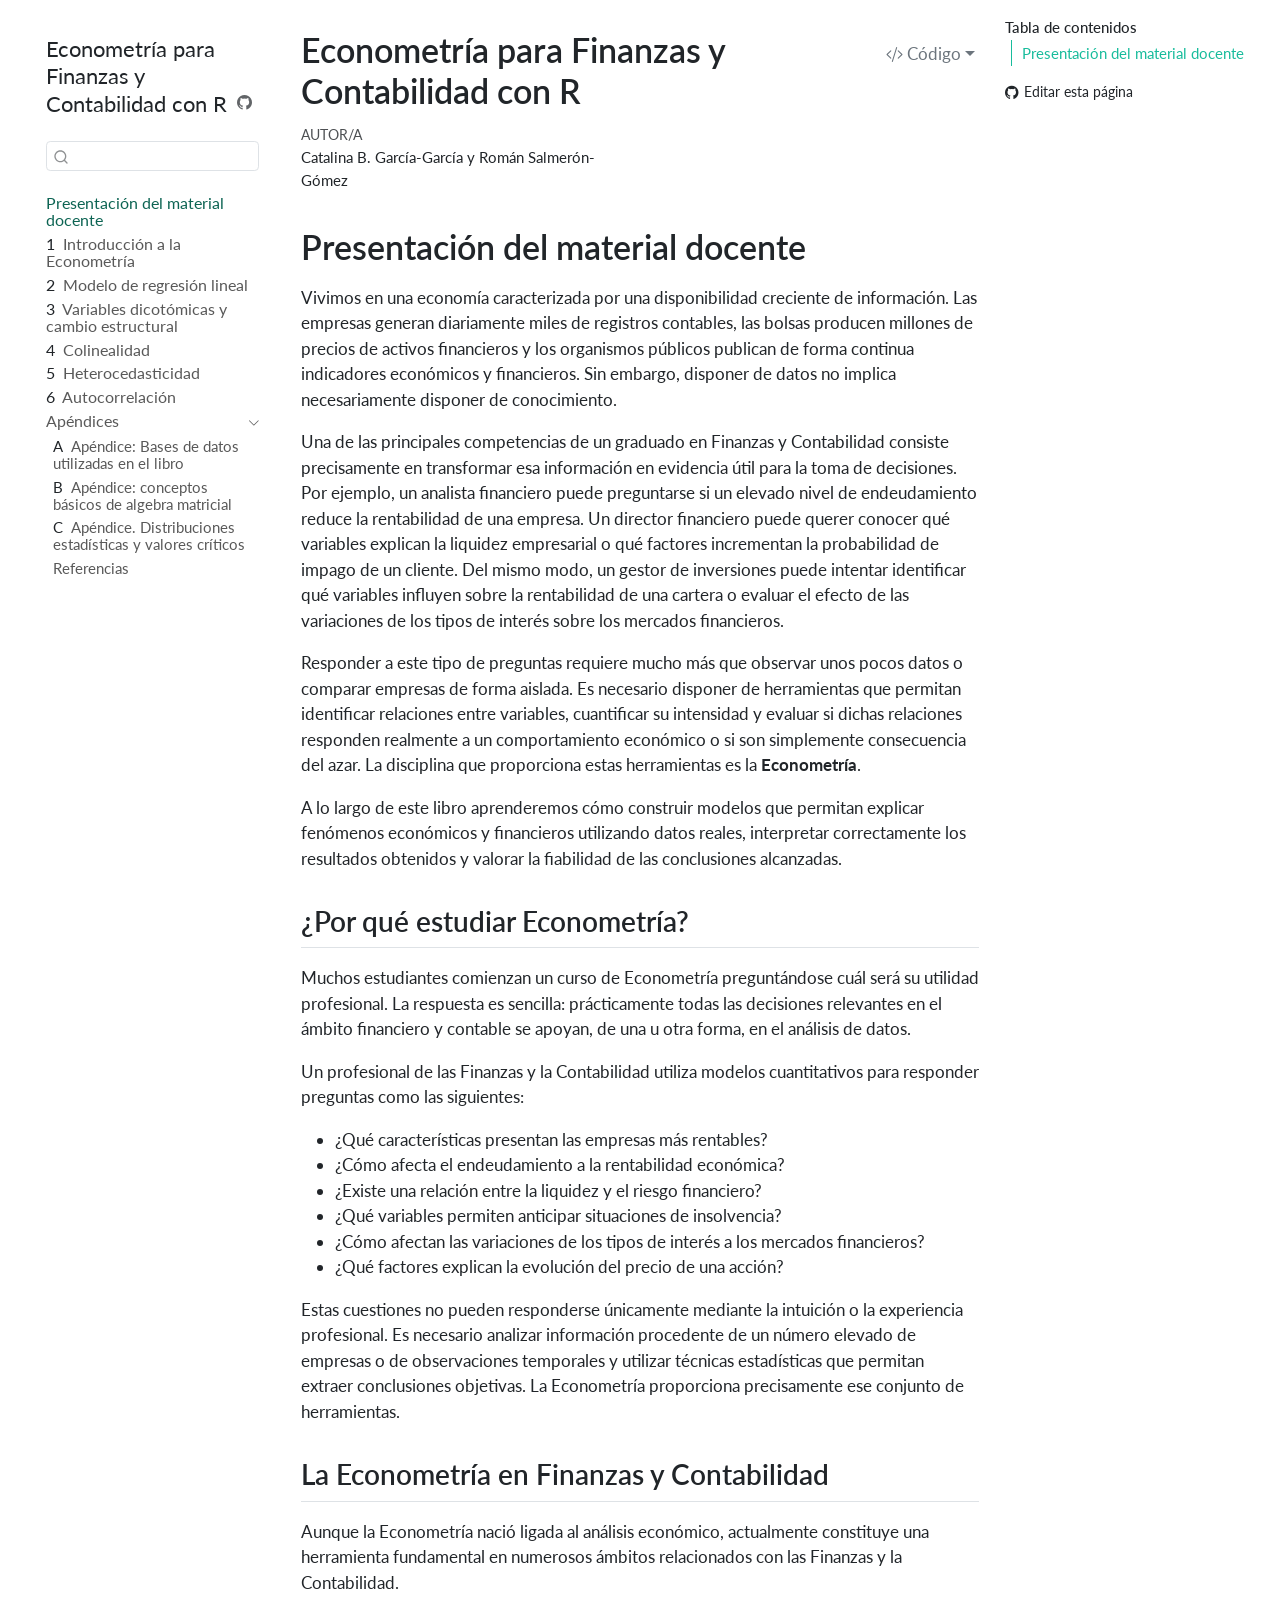
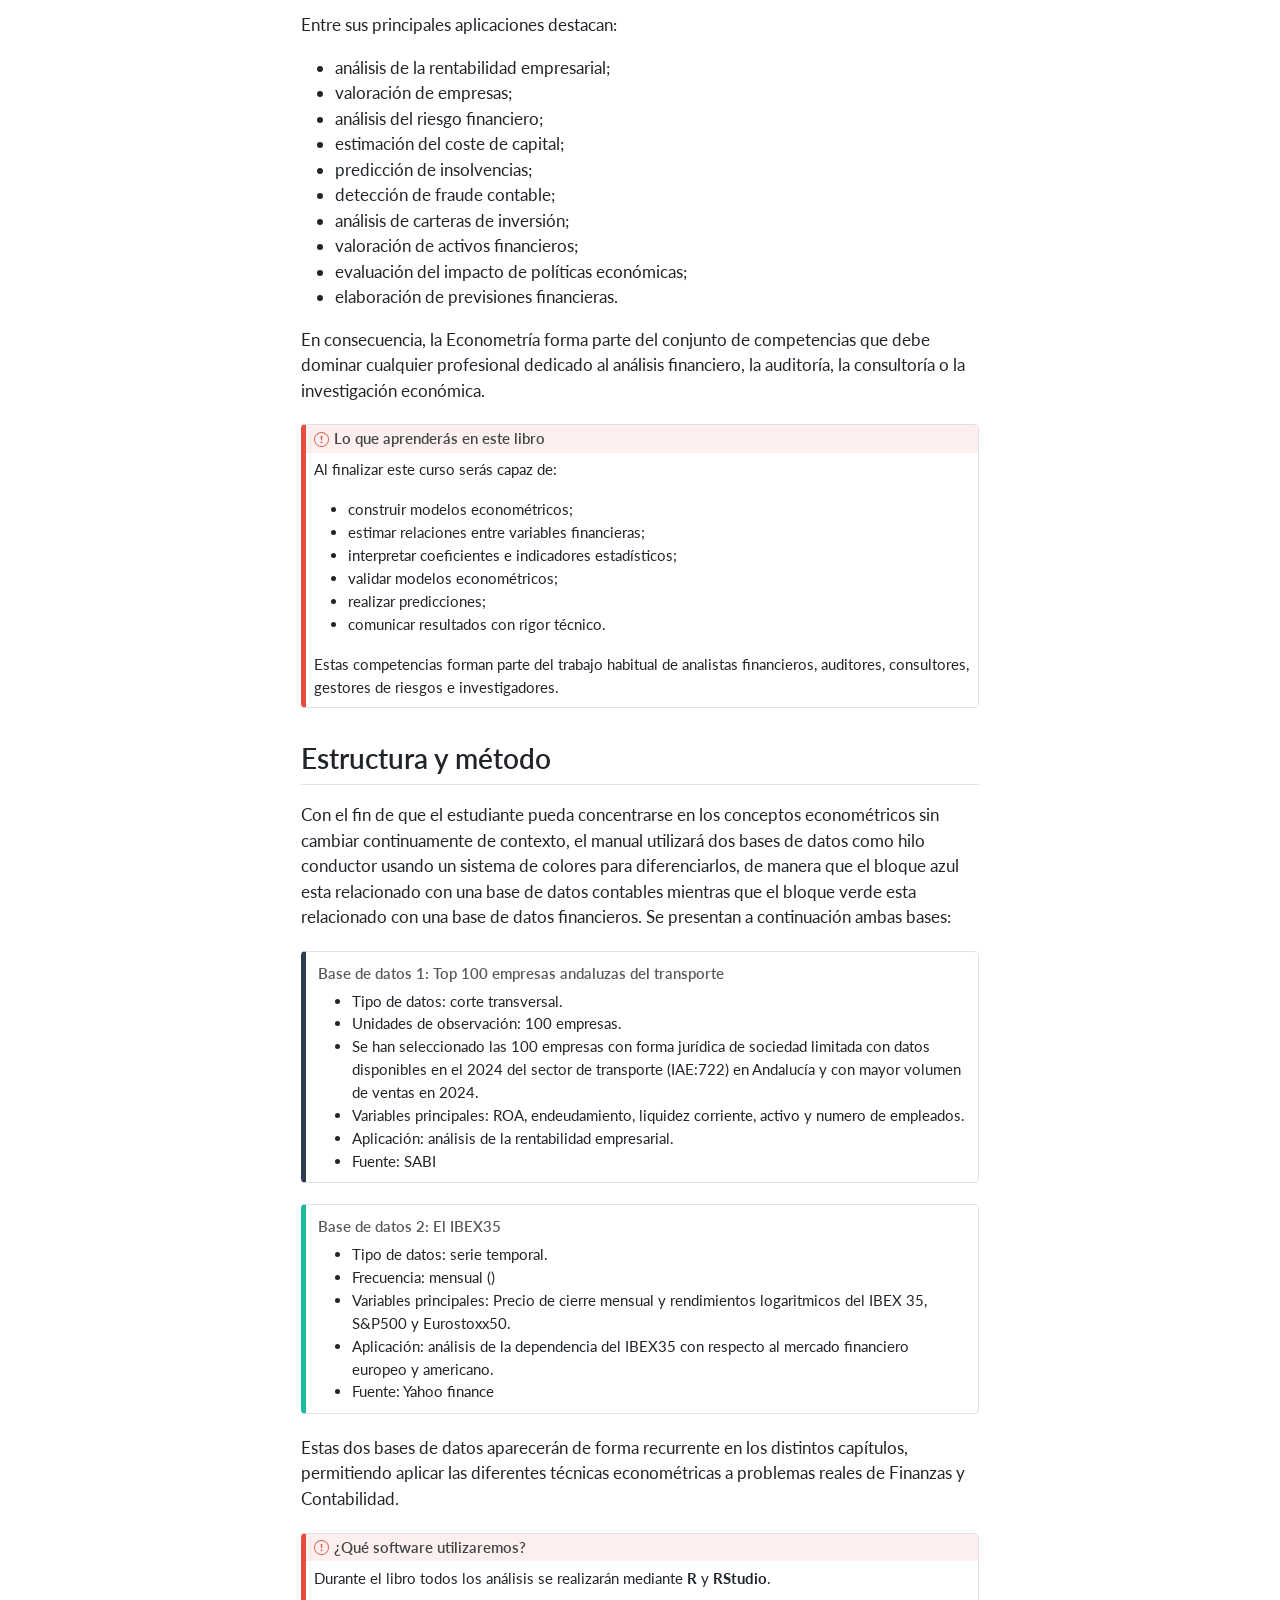
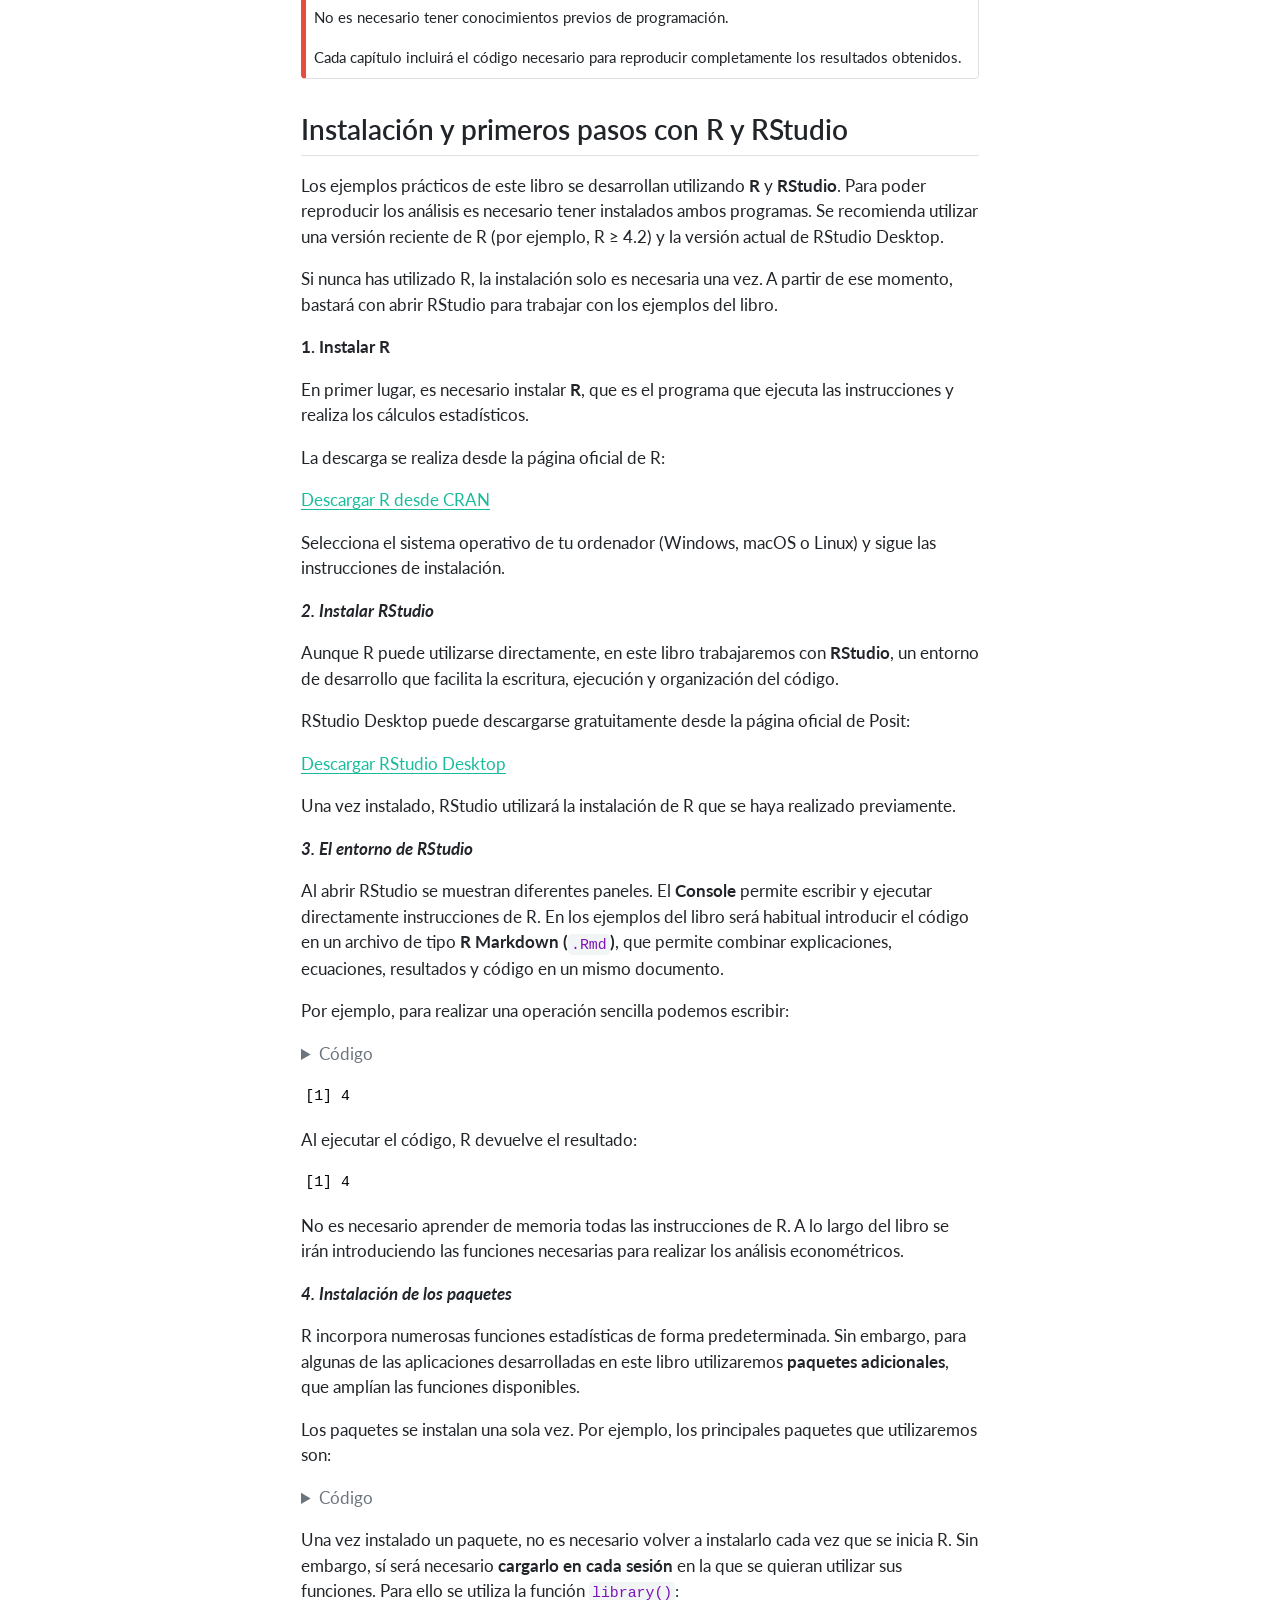
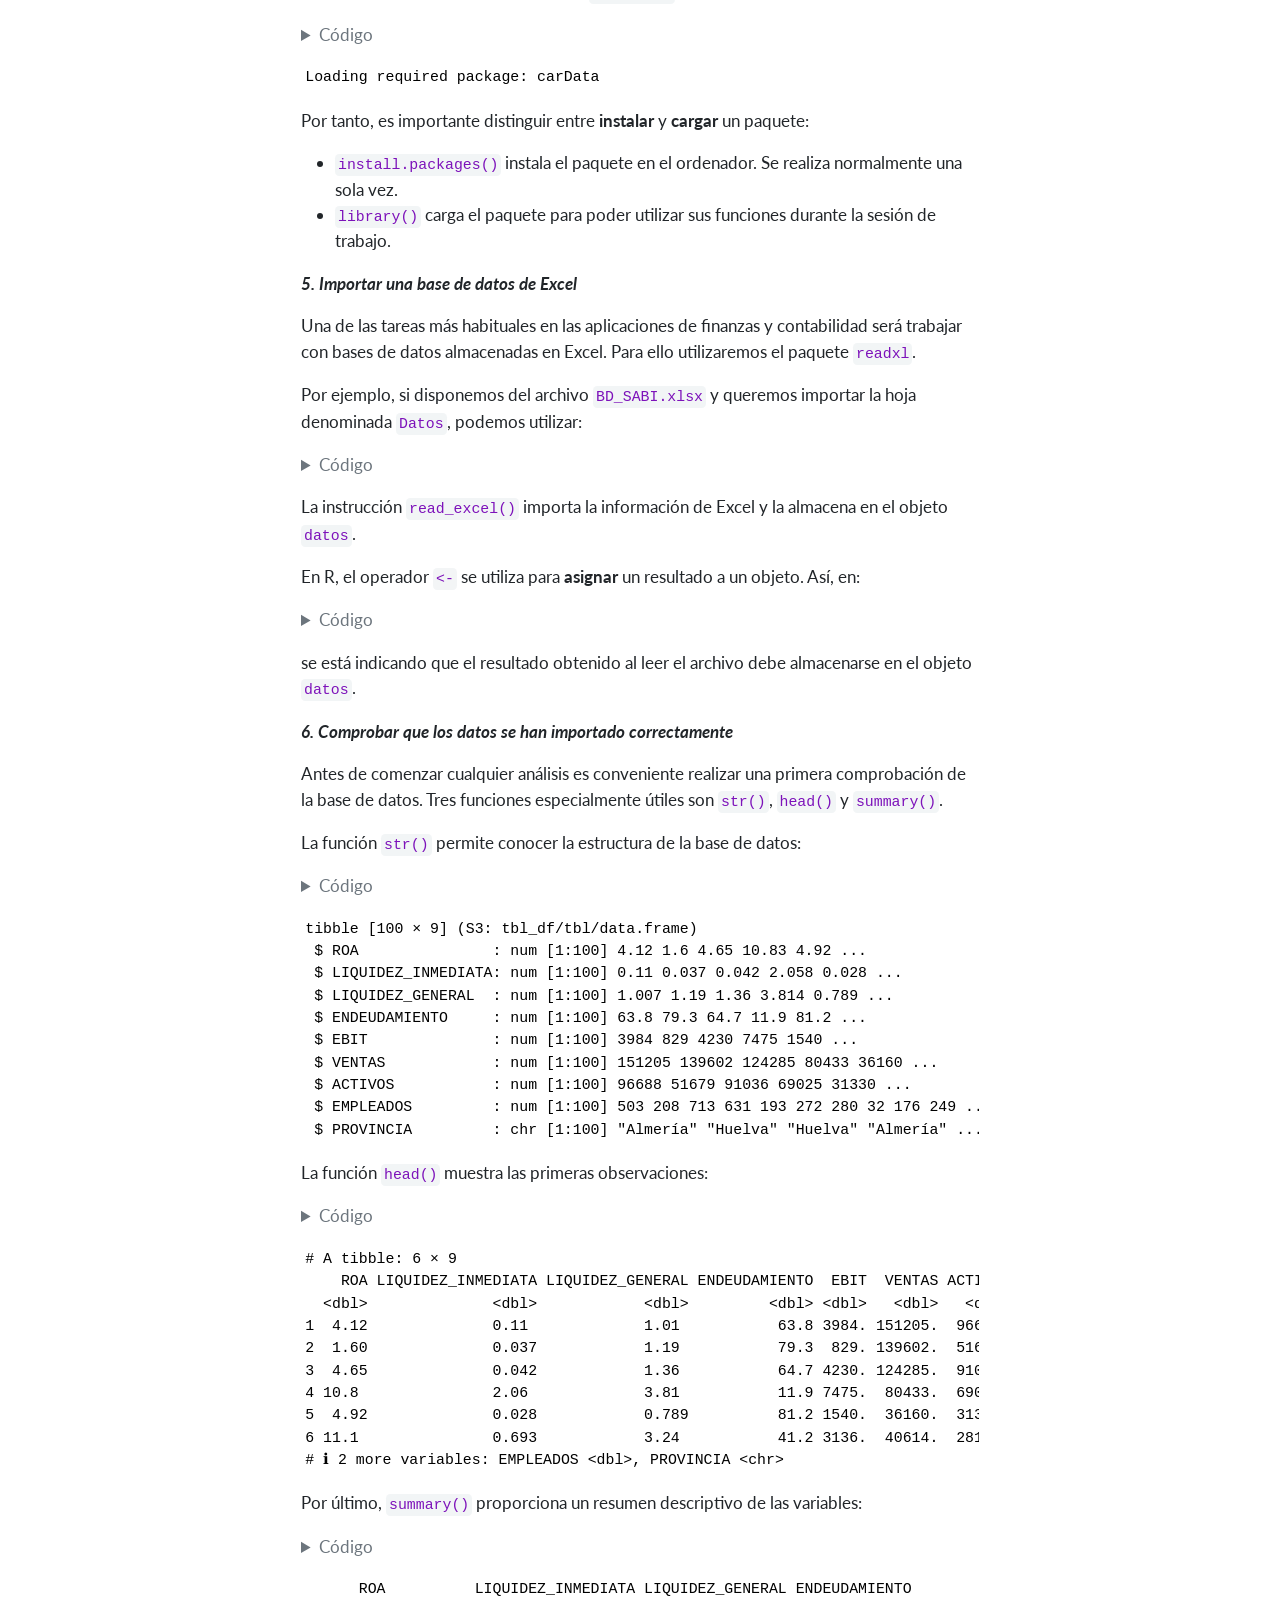
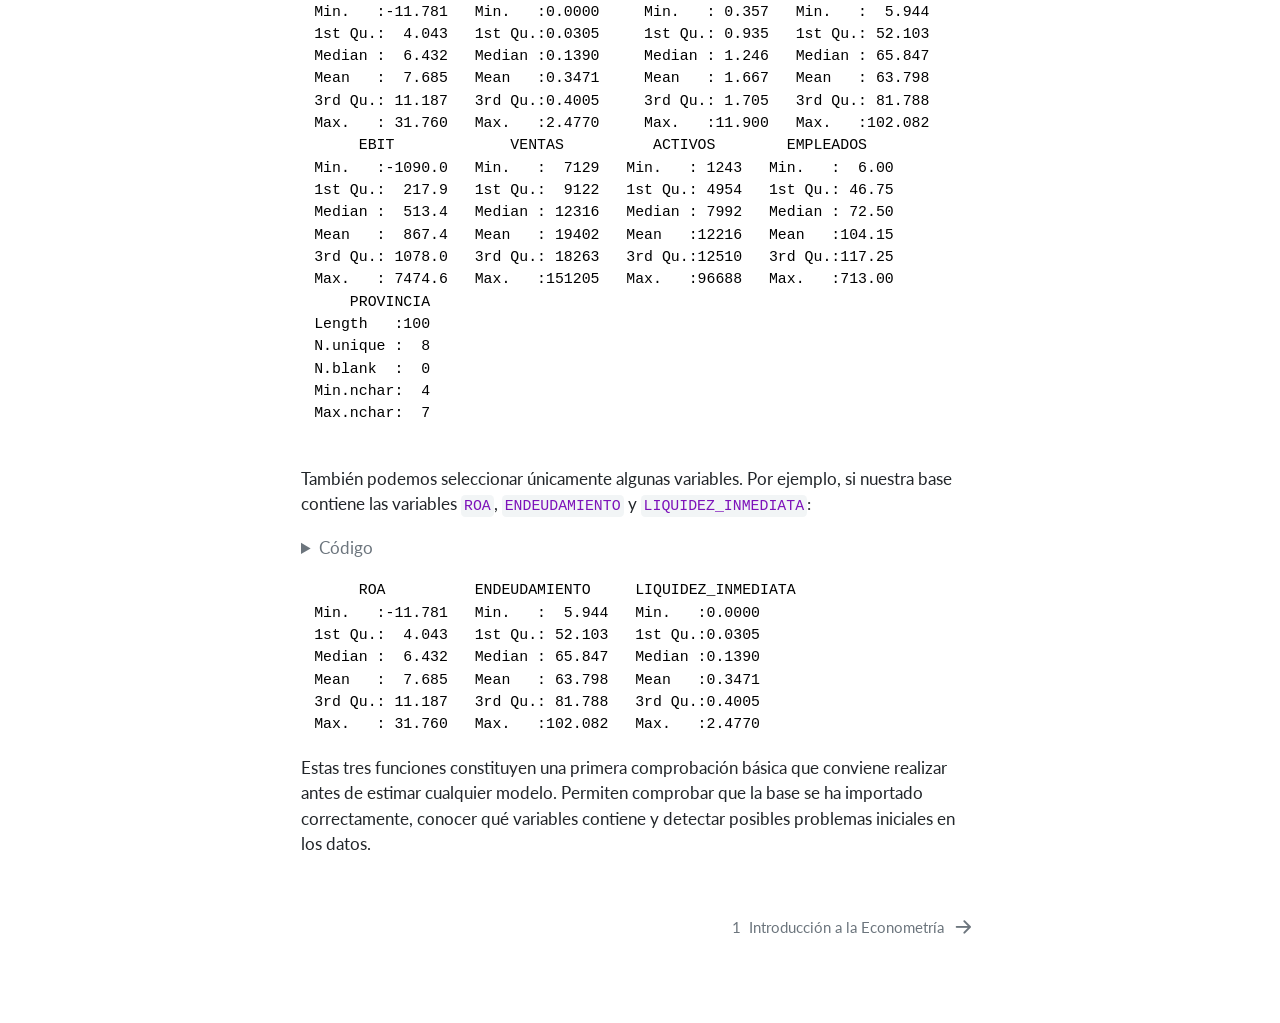
==== index.html @ 3fb2826e "Built site for gh-pages" ====
<!DOCTYPE html>
<html xmlns="http://www.w3.org/1999/xhtml" lang="es" xml:lang="es"><head>

<meta charset="utf-8">
<meta name="generator" content="quarto-1.10.18">

<meta name="viewport" content="width=device-width, initial-scale=1.0, user-scalable=yes">

<meta name="author" content="Catalina B. García-García y Román Salmerón-Gómez">

<title>Econometría para Finanzas y Contabilidad con R</title>
<style>
/* Default styles provided by pandoc.
** See https://pandoc.org/MANUAL.html#variables-for-html for config info.
*/
span.smallcaps{font-variant: small-caps;}
div.columns{display: flex; gap: 1.5em;}
div.column{flex: auto;}
@media screen {
div.columns{gap: min(4vw, 1.5em);}
div.column{overflow-x: auto;}
}
div.hanging-indent{margin-left: 1.5em; text-indent: -1.5em;}
ul.task-list{list-style: none;}
ul.task-list li input[type="checkbox"] {
  width: 0.8em;
  margin: 0 0.8em 0.2em -1em; /* quarto-specific, see https://github.com/quarto-dev/quarto-cli/issues/4556 */ 
  vertical-align: middle;
}
/* CSS for syntax highlighting */
html { -webkit-text-size-adjust: 100%; }
pre > code.sourceCode { white-space: pre; position: relative; }
pre > code.sourceCode > span { display: inline-block; line-height: 1.25; }
pre > code.sourceCode > span:empty { height: 1.2em; }
.sourceCode { overflow: visible; }
code.sourceCode > span { color: inherit; text-decoration: inherit; }
div.sourceCode { margin: 1em 0; }
pre.sourceCode { margin: 0; }
@media screen {
div.sourceCode { overflow: auto; }
}
@media print {
pre > code.sourceCode { white-space: pre-wrap; }
pre > code.sourceCode > span { text-indent: -5em; padding-left: 5em; }
}
pre.numberSource code
  { counter-reset: source-line 0; }
pre.numberSource code > span
  { position: relative; left: -4em; counter-increment: source-line; }
pre.numberSource code > span > a:first-child::before
  { content: counter(source-line);
    position: relative; left: -1em; text-align: right; vertical-align: baseline;
    border: none; display: inline-block;
    -webkit-touch-callout: none; -webkit-user-select: none;
    -khtml-user-select: none; -moz-user-select: none;
    -ms-user-select: none; user-select: none;
    padding: 0 4px; width: 4em;
  }
pre.numberSource { margin-left: 3em;  padding-left: 4px; }
div.sourceCode
  {   }
@media screen {
pre > code.sourceCode > span > a:first-child::before { text-decoration: underline; }
}
</style>


<script src="site_libs/quarto-nav/quarto-nav.js"></script>
<script src="site_libs/quarto-nav/headroom.min.js"></script>
<script src="site_libs/clipboard/clipboard.min.js"></script>
<script src="site_libs/quarto-search/autocomplete.umd.js"></script>
<script src="site_libs/quarto-search/fuse.min.js"></script>
<script src="site_libs/quarto-search/quarto-search.js"></script>
<meta name="quarto:offset" content="./">
<link href="./chapters/01-tema1.html" rel="next">
<script src="site_libs/quarto-html/quarto.js" type="module"></script>
<script src="site_libs/quarto-html/tabsets/tabsets.js" type="module"></script>
<script src="site_libs/quarto-html/popper.min.js"></script>
<script src="site_libs/quarto-html/tippy.umd.min.js"></script>
<script src="site_libs/quarto-html/anchor.min.js"></script>
<link href="site_libs/quarto-html/tippy.css" rel="stylesheet">
<link href="site_libs/quarto-html/quarto-syntax-highlighting-64a204ab8560d761af7679ceaba22944.css" rel="stylesheet" id="quarto-text-highlighting-styles">
<script src="site_libs/bootstrap/bootstrap.min.js"></script>
<link href="site_libs/bootstrap/bootstrap-icons.css" rel="stylesheet">
<link href="site_libs/bootstrap/bootstrap-8a0ecfc9849cba475cd369d60704c941.min.css" rel="stylesheet" append-hash="true" id="quarto-bootstrap" data-mode="light">
<script id="quarto-search-options" type="application/json">{
  "location": "sidebar",
  "copy-button": false,
  "collapse-after": 3,
  "panel-placement": "start",
  "type": "textbox",
  "limit": 50,
  "keyboard-shortcut": [
    "f",
    "/",
    "s"
  ],
  "show-item-context": false,
  "language": {
    "search-no-results-text": "No se han encontrado resultados",
    "search-matching-documents-text": "documentos encontrados",
    "search-copy-link-title": "Copiar el enlace en la búsqueda",
    "search-hide-matches-text": "Ocultar resultados adicionales",
    "search-more-match-text": "resultado adicional en este documento",
    "search-more-matches-text": "resultados adicionales en este documento",
    "search-clear-button-title": "Borrar",
    "search-text-placeholder": "",
    "search-detached-cancel-button-title": "Cancelar",
    "search-submit-button-title": "Enviar",
    "search-label": "Buscar"
  }
}</script>


<link rel="stylesheet" href="style.css">
</head>

<body class="nav-sidebar floating quarto-light">

<div id="quarto-search-results"></div>
  <header id="quarto-header" class="headroom fixed-top">
  <nav class="quarto-secondary-nav">
    <div class="container-fluid d-flex">
      <button type="button" class="quarto-btn-toggle btn" data-bs-toggle="collapse" role="button" data-bs-target=".quarto-sidebar-collapse-item" aria-controls="quarto-sidebar" aria-expanded="false" aria-label="Alternar barra lateral" onclick="if (window.quartoToggleHeadroom) { window.quartoToggleHeadroom(); }">
        <i class="bi bi-layout-text-sidebar-reverse"></i>
      </button>
        <nav class="quarto-page-breadcrumbs" aria-label="breadcrumb"><ol class="breadcrumb"><li class="breadcrumb-item"><a href="./index.html">Presentación del material docente</a></li></ol></nav>
        <a class="flex-grow-1" role="navigation" data-bs-toggle="collapse" data-bs-target=".quarto-sidebar-collapse-item" aria-controls="quarto-sidebar" aria-expanded="false" aria-label="Alternar barra lateral" onclick="if (window.quartoToggleHeadroom) { window.quartoToggleHeadroom(); }">      
        </a>
      <button type="button" class="btn quarto-search-button" aria-label="Buscar" onclick="window.quartoOpenSearch();">
        <i class="bi bi-search"></i>
      </button>
    </div>
  </nav>
</header>
<!-- content -->
<div id="quarto-content" class="quarto-container page-columns page-rows-contents page-layout-article">
<!-- sidebar -->
  <nav id="quarto-sidebar" class="sidebar collapse collapse-horizontal quarto-sidebar-collapse-item sidebar-navigation floating overflow-auto">
    <div class="pt-lg-2 mt-2 text-left sidebar-header">
    <div class="sidebar-title mb-0 py-0">
      <a href="./">Econometría para Finanzas y Contabilidad con R</a> 
        <div class="sidebar-tools-main">
    <a href="https://github.com/cbgarciaugr/EconometriaBasica" title="Ejecutar el código" class="quarto-navigation-tool px-1" aria-label="Ejecutar el código"><i class="bi bi-github"></i></a>
</div>
    </div>
      </div>
        <div class="mt-2 flex-shrink-0 align-items-center">
        <div class="sidebar-search">
        <div id="quarto-search" class="" title="Buscar"></div>
        </div>
        </div>
    <div class="sidebar-menu-container"> 
    <ul class="list-unstyled mt-1">
        <li class="sidebar-item">
  <div class="sidebar-item-container"> 
  <a href="./index.html" class="sidebar-item-text sidebar-link active">
 <span class="menu-text">Presentación del material docente</span></a>
  </div>
</li>
        <li class="sidebar-item">
  <div class="sidebar-item-container"> 
  <a href="./chapters/01-tema1.html" class="sidebar-item-text sidebar-link">
 <span class="menu-text"><span class="chapter-number">1</span>&nbsp; <span class="chapter-title">Introducción a la Econometría</span></span></a>
  </div>
</li>
        <li class="sidebar-item">
  <div class="sidebar-item-container"> 
  <a href="./chapters/02-tema2.html" class="sidebar-item-text sidebar-link">
 <span class="menu-text"><span class="chapter-number">2</span>&nbsp; <span class="chapter-title">Modelo de regresión lineal</span></span></a>
  </div>
</li>
        <li class="sidebar-item">
  <div class="sidebar-item-container"> 
  <a href="./chapters/03-tema3.html" class="sidebar-item-text sidebar-link">
 <span class="menu-text"><span class="chapter-number">3</span>&nbsp; <span class="chapter-title">Variables dicotómicas y cambio estructural</span></span></a>
  </div>
</li>
        <li class="sidebar-item">
  <div class="sidebar-item-container"> 
  <a href="./chapters/04-tema4.html" class="sidebar-item-text sidebar-link">
 <span class="menu-text"><span class="chapter-number">4</span>&nbsp; <span class="chapter-title">Colinealidad</span></span></a>
  </div>
</li>
        <li class="sidebar-item">
  <div class="sidebar-item-container"> 
  <a href="./chapters/05-tema5.html" class="sidebar-item-text sidebar-link">
 <span class="menu-text"><span class="chapter-number">5</span>&nbsp; <span class="chapter-title">Heterocedasticidad</span></span></a>
  </div>
</li>
        <li class="sidebar-item">
  <div class="sidebar-item-container"> 
  <a href="./chapters/06-tema6.html" class="sidebar-item-text sidebar-link">
 <span class="menu-text"><span class="chapter-number">6</span>&nbsp; <span class="chapter-title">Autocorrelación</span></span></a>
  </div>
</li>
        <li class="sidebar-item sidebar-item-section">
      <div class="sidebar-item-container"> 
            <a class="sidebar-item-text sidebar-link text-start" data-bs-toggle="collapse" data-bs-target="#quarto-sidebar-section-1" role="navigation" aria-expanded="true">
 <span class="menu-text">Apéndices</span></a>
          <a class="sidebar-item-toggle text-start" data-bs-toggle="collapse" data-bs-target="#quarto-sidebar-section-1" role="navigation" aria-expanded="true" aria-label="Alternar sección">
            <i class="bi bi-chevron-right ms-2"></i>
          </a> 
      </div>
      <ul id="quarto-sidebar-section-1" class="collapse list-unstyled sidebar-section depth1 show">  
          <li class="sidebar-item">
  <div class="sidebar-item-container"> 
  <a href="./chapters/apendice-basesdatos.html" class="sidebar-item-text sidebar-link">
 <span class="menu-text"><span class="chapter-number">A</span>&nbsp; <span class="chapter-title">Apéndice: Bases de datos utilizadas en el libro</span></span></a>
  </div>
</li>
          <li class="sidebar-item">
  <div class="sidebar-item-container"> 
  <a href="./chapters/apendicematrices.html" class="sidebar-item-text sidebar-link">
 <span class="menu-text"><span class="chapter-number">B</span>&nbsp; <span class="chapter-title">Apéndice: conceptos básicos de algebra matricial</span></span></a>
  </div>
</li>
          <li class="sidebar-item">
  <div class="sidebar-item-container"> 
  <a href="./chapters/apendicedistribuciones.html" class="sidebar-item-text sidebar-link">
 <span class="menu-text"><span class="chapter-number">C</span>&nbsp; <span class="chapter-title">Apéndice. Distribuciones estadísticas y valores críticos</span></span></a>
  </div>
</li>
          <li class="sidebar-item">
  <div class="sidebar-item-container"> 
  <a href="./chapters/references.html" class="sidebar-item-text sidebar-link">
 <span class="menu-text">Referencias</span></a>
  </div>
</li>
      </ul>
  </li>
    </ul>
    </div>
</nav>
<div id="quarto-sidebar-glass" class="quarto-sidebar-collapse-item" data-bs-toggle="collapse" data-bs-target=".quarto-sidebar-collapse-item"></div>
<!-- margin-sidebar -->
    <div id="quarto-margin-sidebar" class="sidebar margin-sidebar">
        <nav id="TOC" role="doc-toc" class="toc-active">
    <h2 id="toc-title">Tabla de contenidos</h2>
   
  <ul>
  <li><a href="#presentación-del-material-docente" id="toc-presentación-del-material-docente" class="nav-link active" data-scroll-target="#presentación-del-material-docente">Presentación del material docente</a>
  <ul class="collapse">
  <li><a href="#por-qué-estudiar-econometría" id="toc-por-qué-estudiar-econometría" class="nav-link" data-scroll-target="#por-qué-estudiar-econometría">¿Por qué estudiar Econometría?</a></li>
  <li><a href="#la-econometría-en-finanzas-y-contabilidad" id="toc-la-econometría-en-finanzas-y-contabilidad" class="nav-link" data-scroll-target="#la-econometría-en-finanzas-y-contabilidad">La Econometría en Finanzas y Contabilidad</a></li>
  <li><a href="#estructura-y-método" id="toc-estructura-y-método" class="nav-link" data-scroll-target="#estructura-y-método">Estructura y método</a></li>
  <li><a href="#instalación-y-primeros-pasos-con-r-y-rstudio" id="toc-instalación-y-primeros-pasos-con-r-y-rstudio" class="nav-link" data-scroll-target="#instalación-y-primeros-pasos-con-r-y-rstudio">Instalación y primeros pasos con R y RStudio</a></li>
  </ul></li>
  </ul>
<div class="toc-actions"><ul><li><a href="https://github.com/cbgarciaugr/EconometriaBasica/edit/main/index.qmd" class="toc-action"><i class="bi bi-github"></i>Editar esta página</a></li></ul></div></nav>
    </div>
<!-- main -->
<main class="content" id="quarto-document-content">

<header id="title-block-header" class="quarto-title-block default">
<div class="quarto-title">
<div class="quarto-title-block"><div><h1 class="title">Econometría para Finanzas y Contabilidad con R</h1><button type="button" class="btn code-tools-button dropdown-toggle" id="quarto-code-tools-menu" data-bs-toggle="dropdown" aria-expanded="false"><i class="bi"></i> Código</button><ul class="dropdown-menu dropdown-menu-end" aria-labelelledby="quarto-code-tools-menu"><li><a id="quarto-show-all-code" class="dropdown-item" href="javascript:void(0)" role="button">Mostrar todo el código</a></li><li><a id="quarto-hide-all-code" class="dropdown-item" href="javascript:void(0)" role="button">Ocultar todo el código</a></li><li><hr class="dropdown-divider"></li><li><a id="quarto-view-source" class="dropdown-item" href="javascript:void(0)" role="button">Ver el código fuente</a></li></ul></div></div>
</div>



<div class="quarto-title-meta">

    <div>
    <div class="quarto-title-meta-heading">Autor/a</div>
    <div class="quarto-title-meta-contents">
             <p>Catalina B. García-García y Román Salmerón-Gómez </p>
          </div>
  </div>
    
  
    
  </div>
  


</header>


<section id="presentación-del-material-docente" class="level1 unnumbered">
<h1 class="unnumbered">Presentación del material docente</h1>
<p>Vivimos en una economía caracterizada por una disponibilidad creciente de información. Las empresas generan diariamente miles de registros contables, las bolsas producen millones de precios de activos financieros y los organismos públicos publican de forma continua indicadores económicos y financieros. Sin embargo, disponer de datos no implica necesariamente disponer de conocimiento.</p>
<p>Una de las principales competencias de un graduado en Finanzas y Contabilidad consiste precisamente en transformar esa información en evidencia útil para la toma de decisiones. Por ejemplo, un analista financiero puede preguntarse si un elevado nivel de endeudamiento reduce la rentabilidad de una empresa. Un director financiero puede querer conocer qué variables explican la liquidez empresarial o qué factores incrementan la probabilidad de impago de un cliente. Del mismo modo, un gestor de inversiones puede intentar identificar qué variables influyen sobre la rentabilidad de una cartera o evaluar el efecto de las variaciones de los tipos de interés sobre los mercados financieros.</p>
<p>Responder a este tipo de preguntas requiere mucho más que observar unos pocos datos o comparar empresas de forma aislada. Es necesario disponer de herramientas que permitan identificar relaciones entre variables, cuantificar su intensidad y evaluar si dichas relaciones responden realmente a un comportamiento económico o si son simplemente consecuencia del azar. La disciplina que proporciona estas herramientas es la <strong>Econometría</strong>.</p>
<p>A lo largo de este libro aprenderemos cómo construir modelos que permitan explicar fenómenos económicos y financieros utilizando datos reales, interpretar correctamente los resultados obtenidos y valorar la fiabilidad de las conclusiones alcanzadas.</p>
<section id="por-qué-estudiar-econometría" class="level2 unnumbered">
<h2 class="unnumbered anchored" data-anchor-id="por-qué-estudiar-econometría">¿Por qué estudiar Econometría?</h2>
<p>Muchos estudiantes comienzan un curso de Econometría preguntándose cuál será su utilidad profesional. La respuesta es sencilla: prácticamente todas las decisiones relevantes en el ámbito financiero y contable se apoyan, de una u otra forma, en el análisis de datos.</p>
<p>Un profesional de las Finanzas y la Contabilidad utiliza modelos cuantitativos para responder preguntas como las siguientes:</p>
<ul>
<li>¿Qué características presentan las empresas más rentables?</li>
<li>¿Cómo afecta el endeudamiento a la rentabilidad económica?</li>
<li>¿Existe una relación entre la liquidez y el riesgo financiero?</li>
<li>¿Qué variables permiten anticipar situaciones de insolvencia?</li>
<li>¿Cómo afectan las variaciones de los tipos de interés a los mercados financieros?</li>
<li>¿Qué factores explican la evolución del precio de una acción?</li>
</ul>
<p>Estas cuestiones no pueden responderse únicamente mediante la intuición o la experiencia profesional. Es necesario analizar información procedente de un número elevado de empresas o de observaciones temporales y utilizar técnicas estadísticas que permitan extraer conclusiones objetivas. La Econometría proporciona precisamente ese conjunto de herramientas.</p>
</section>
<section id="la-econometría-en-finanzas-y-contabilidad" class="level2 unnumbered">
<h2 class="unnumbered anchored" data-anchor-id="la-econometría-en-finanzas-y-contabilidad">La Econometría en Finanzas y Contabilidad</h2>
<p>Aunque la Econometría nació ligada al análisis económico, actualmente constituye una herramienta fundamental en numerosos ámbitos relacionados con las Finanzas y la Contabilidad.</p>
<p>Entre sus principales aplicaciones destacan:</p>
<ul>
<li>análisis de la rentabilidad empresarial;</li>
<li>valoración de empresas;</li>
<li>análisis del riesgo financiero;</li>
<li>estimación del coste de capital;</li>
<li>predicción de insolvencias;</li>
<li>detección de fraude contable;</li>
<li>análisis de carteras de inversión;</li>
<li>valoración de activos financieros;</li>
<li>evaluación del impacto de políticas económicas;</li>
<li>elaboración de previsiones financieras.</li>
</ul>
<p>En consecuencia, la Econometría forma parte del conjunto de competencias que debe dominar cualquier profesional dedicado al análisis financiero, la auditoría, la consultoría o la investigación económica.</p>
<div class="callout callout-style-default callout-important callout-titled" title="Lo que aprenderás en este libro">
<div class="callout-header d-flex align-content-center">
<div class="callout-icon-container">
<i class="callout-icon"></i>
</div>
<div class="callout-title-container flex-fill">
<span class="screen-reader-only">Importante</span>Lo que aprenderás en este libro
</div>
</div>
<div class="callout-body-container callout-body">
<p>Al finalizar este curso serás capaz de:</p>
<ul>
<li>construir modelos econométricos;</li>
<li>estimar relaciones entre variables financieras;</li>
<li>interpretar coeficientes e indicadores estadísticos;</li>
<li>validar modelos econométricos;</li>
<li>realizar predicciones;</li>
<li>comunicar resultados con rigor técnico.</li>
</ul>
<p>Estas competencias forman parte del trabajo habitual de analistas financieros, auditores, consultores, gestores de riesgos e investigadores.</p>
</div>
</div>
</section>
<section id="estructura-y-método" class="level2 unnumbered">
<h2 class="unnumbered anchored" data-anchor-id="estructura-y-método">Estructura y método</h2>
<p>Con el fin de que el estudiante pueda concentrarse en los conceptos econométricos sin cambiar continuamente de contexto, el manual utilizará dos bases de datos como hilo conductor usando un sistema de colores para diferenciarlos, de manera que el bloque azul esta relacionado con una base de datos contables mientras que el bloque verde esta relacionado con una base de datos financieros. Se presentan a continuación ambas bases:</p>
<div class="callout callout-style-simple callout-note no-icon callout-titled" title="Base de datos 1: Top 100 empresas andaluzas del transporte">
<div class="callout-header d-flex align-content-center">
<div class="callout-icon-container">
<i class="callout-icon no-icon"></i>
</div>
<div class="callout-title-container flex-fill">
<span class="screen-reader-only">Nota</span>Base de datos 1: Top 100 empresas andaluzas del transporte
</div>
</div>
<div class="callout-body-container callout-body">
<ul>
<li>Tipo de datos: corte transversal.</li>
<li>Unidades de observación: 100 empresas.</li>
<li>Se han seleccionado las 100 empresas con forma jurídica de sociedad limitada con datos disponibles en el 2024 del sector de transporte (IAE:722) en Andalucía y con mayor volumen de ventas en 2024.</li>
<li>Variables principales: ROA, endeudamiento, liquidez corriente, activo y numero de empleados.</li>
<li>Aplicación: análisis de la rentabilidad empresarial.</li>
<li>Fuente: SABI</li>
</ul>
</div>
</div>
<div class="callout callout-style-simple callout-tip no-icon callout-titled" title="Base de datos 2: El IBEX35">
<div class="callout-header d-flex align-content-center">
<div class="callout-icon-container">
<i class="callout-icon no-icon"></i>
</div>
<div class="callout-title-container flex-fill">
<span class="screen-reader-only">Tip</span>Base de datos 2: El IBEX35
</div>
</div>
<div class="callout-body-container callout-body">
<ul>
<li>Tipo de datos: serie temporal.</li>
<li>Frecuencia: mensual ()</li>
<li>Variables principales: Precio de cierre mensual y rendimientos logaritmicos del IBEX 35, S&amp;P500 y Eurostoxx50.</li>
<li>Aplicación: análisis de la dependencia del IBEX35 con respecto al mercado financiero europeo y americano.</li>
<li>Fuente: Yahoo finance</li>
</ul>
</div>
</div>
<p>Estas dos bases de datos aparecerán de forma recurrente en los distintos capítulos, permitiendo aplicar las diferentes técnicas econométricas a problemas reales de Finanzas y Contabilidad.</p>
<div class="callout callout-style-default callout-important callout-titled" title="¿Qué software utilizaremos?">
<div class="callout-header d-flex align-content-center">
<div class="callout-icon-container">
<i class="callout-icon"></i>
</div>
<div class="callout-title-container flex-fill">
<span class="screen-reader-only">Importante</span>¿Qué software utilizaremos?
</div>
</div>
<div class="callout-body-container callout-body">
<p>Durante el libro todos los análisis se realizarán mediante <strong>R</strong> y <strong>RStudio</strong>.</p>
<p>No es necesario tener conocimientos previos de programación.</p>
<p>Cada capítulo incluirá el código necesario para reproducir completamente los resultados obtenidos.</p>
</div>
</div>
</section>
<section id="instalación-y-primeros-pasos-con-r-y-rstudio" class="level2 unnumbered">
<h2 class="unnumbered anchored" data-anchor-id="instalación-y-primeros-pasos-con-r-y-rstudio">Instalación y primeros pasos con R y RStudio</h2>
<p>Los ejemplos prácticos de este libro se desarrollan utilizando <strong>R</strong> y <strong>RStudio</strong>. Para poder reproducir los análisis es necesario tener instalados ambos programas. Se recomienda utilizar una versión reciente de R (por ejemplo, R ≥ 4.2) y la versión actual de RStudio Desktop.</p>
<p>Si nunca has utilizado R, la instalación solo es necesaria una vez. A partir de ese momento, bastará con abrir RStudio para trabajar con los ejemplos del libro.</p>
<p><strong>1. Instalar R</strong></p>
<p>En primer lugar, es necesario instalar <strong>R</strong>, que es el programa que ejecuta las instrucciones y realiza los cálculos estadísticos.</p>
<p>La descarga se realiza desde la página oficial de R:</p>
<p><a href="https://cran.r-project.org/?utm_source=chatgpt.com">Descargar R desde CRAN</a></p>
<p>Selecciona el sistema operativo de tu ordenador (Windows, macOS o Linux) y sigue las instrucciones de instalación.</p>
<p><strong><em>2. Instalar RStudio</em></strong></p>
<p>Aunque R puede utilizarse directamente, en este libro trabajaremos con <strong>RStudio</strong>, un entorno de desarrollo que facilita la escritura, ejecución y organización del código.</p>
<p>RStudio Desktop puede descargarse gratuitamente desde la página oficial de Posit:</p>
<p><a href="https://posit.co/download/rstudio-desktop/?utm_source=chatgpt.com">Descargar RStudio Desktop</a></p>
<p>Una vez instalado, RStudio utilizará la instalación de R que se haya realizado previamente.</p>
<p><strong><em>3. El entorno de RStudio</em></strong></p>
<p>Al abrir RStudio se muestran diferentes paneles. El <strong>Console</strong> permite escribir y ejecutar directamente instrucciones de R. En los ejemplos del libro será habitual introducir el código en un archivo de tipo <strong>R Markdown (<code>.Rmd</code>)</strong>, que permite combinar explicaciones, ecuaciones, resultados y código en un mismo documento.</p>
<p>Por ejemplo, para realizar una operación sencilla podemos escribir:</p>
<div class="cell">
<details class="code-fold">
<summary>Código</summary>
<div class="code-copy-outer-scaffold"><div class="sourceCode cell-code" id="cb1"><pre class="sourceCode r code-with-copy"><code class="sourceCode r"><span id="cb1-1"><a href="#cb1-1" aria-hidden="true" tabindex="-1"></a><span class="dv">2</span> <span class="sc">+</span> <span class="dv">2</span></span></code></pre></div><button title="Copiar al portapapeles" class="code-copy-button"><i class="bi"></i></button></div>
</details>
<div class="cell-output cell-output-stdout">
<pre><code>[1] 4</code></pre>
</div>
</div>
<p>Al ejecutar el código, R devuelve el resultado:</p>
<pre class="text"><code>[1] 4</code></pre>
<p>No es necesario aprender de memoria todas las instrucciones de R. A lo largo del libro se irán introduciendo las funciones necesarias para realizar los análisis econométricos.</p>
<p><strong><em>4. Instalación de los paquetes</em></strong></p>
<p>R incorpora numerosas funciones estadísticas de forma predeterminada. Sin embargo, para algunas de las aplicaciones desarrolladas en este libro utilizaremos <strong>paquetes adicionales</strong>, que amplían las funciones disponibles.</p>
<p>Los paquetes se instalan una sola vez. Por ejemplo, los principales paquetes que utilizaremos son:</p>
<div class="cell">
<details class="code-fold">
<summary>Código</summary>
<div class="code-copy-outer-scaffold"><div class="sourceCode cell-code" id="cb4"><pre class="sourceCode r code-with-copy"><code class="sourceCode r"><span id="cb4-1"><a href="#cb4-1" aria-hidden="true" tabindex="-1"></a><span class="fu">install.packages</span>(<span class="fu">c</span>(</span>
<span id="cb4-2"><a href="#cb4-2" aria-hidden="true" tabindex="-1"></a>  <span class="st">"readxl"</span>,      <span class="co"># importar archivos de Excel</span></span>
<span id="cb4-3"><a href="#cb4-3" aria-hidden="true" tabindex="-1"></a>  <span class="st">"wooldridge"</span>,  <span class="co"># bases de datos de Wooldridge</span></span>
<span id="cb4-4"><a href="#cb4-4" aria-hidden="true" tabindex="-1"></a>  <span class="st">"car"</span>,         <span class="co"># contrastes y herramientas para regresión</span></span>
<span id="cb4-5"><a href="#cb4-5" aria-hidden="true" tabindex="-1"></a>  <span class="st">"lmtest"</span>,      <span class="co"># contrastes de hipótesis</span></span>
<span id="cb4-6"><a href="#cb4-6" aria-hidden="true" tabindex="-1"></a>  <span class="st">"sandwich"</span>     <span class="co"># errores estándar robustos</span></span>
<span id="cb4-7"><a href="#cb4-7" aria-hidden="true" tabindex="-1"></a>))</span></code></pre></div><button title="Copiar al portapapeles" class="code-copy-button"><i class="bi"></i></button></div>
</details>
</div>
<p>Una vez instalado un paquete, no es necesario volver a instalarlo cada vez que se inicia R. Sin embargo, sí será necesario <strong>cargarlo en cada sesión</strong> en la que se quieran utilizar sus funciones. Para ello se utiliza la función <code>library()</code>:</p>
<div class="cell">
<details class="code-fold">
<summary>Código</summary>
<div class="code-copy-outer-scaffold"><div class="sourceCode cell-code" id="cb5"><pre class="sourceCode r code-with-copy"><code class="sourceCode r"><span id="cb5-1"><a href="#cb5-1" aria-hidden="true" tabindex="-1"></a><span class="fu">library</span>(readxl)</span>
<span id="cb5-2"><a href="#cb5-2" aria-hidden="true" tabindex="-1"></a><span class="fu">library</span>(car)</span></code></pre></div><button title="Copiar al portapapeles" class="code-copy-button"><i class="bi"></i></button></div>
</details>
<div class="cell-output cell-output-stderr">
<pre><code>Loading required package: carData</code></pre>
</div>
</div>
<p>Por tanto, es importante distinguir entre <strong>instalar</strong> y <strong>cargar</strong> un paquete:</p>
<ul>
<li><code>install.packages()</code> instala el paquete en el ordenador. Se realiza normalmente una sola vez.</li>
<li><code>library()</code> carga el paquete para poder utilizar sus funciones durante la sesión de trabajo.</li>
</ul>
<p><strong><em>5. Importar una base de datos de Excel</em></strong></p>
<p>Una de las tareas más habituales en las aplicaciones de finanzas y contabilidad será trabajar con bases de datos almacenadas en Excel. Para ello utilizaremos el paquete <code>readxl</code>.</p>
<p>Por ejemplo, si disponemos del archivo <code>BD_SABI.xlsx</code> y queremos importar la hoja denominada <code>Datos</code>, podemos utilizar:</p>
<div class="cell">
<details class="code-fold">
<summary>Código</summary>
<div class="code-copy-outer-scaffold"><div class="sourceCode cell-code" id="cb7"><pre class="sourceCode r code-with-copy"><code class="sourceCode r"><span id="cb7-1"><a href="#cb7-1" aria-hidden="true" tabindex="-1"></a><span class="fu">library</span>(readxl)</span>
<span id="cb7-2"><a href="#cb7-2" aria-hidden="true" tabindex="-1"></a></span>
<span id="cb7-3"><a href="#cb7-3" aria-hidden="true" tabindex="-1"></a>datos <span class="ot">&lt;-</span> <span class="fu">read_excel</span>(</span>
<span id="cb7-4"><a href="#cb7-4" aria-hidden="true" tabindex="-1"></a>  <span class="st">"data/BD_SABI.xlsx"</span>,</span>
<span id="cb7-5"><a href="#cb7-5" aria-hidden="true" tabindex="-1"></a>  <span class="at">sheet =</span> <span class="st">"Datos"</span></span>
<span id="cb7-6"><a href="#cb7-6" aria-hidden="true" tabindex="-1"></a>)</span></code></pre></div><button title="Copiar al portapapeles" class="code-copy-button"><i class="bi"></i></button></div>
</details>
</div>
<p>La instrucción <code>read_excel()</code> importa la información de Excel y la almacena en el objeto <code>datos</code>.</p>
<p>En R, el operador <code>&lt;-</code> se utiliza para <strong>asignar</strong> un resultado a un objeto. Así, en:</p>
<div class="cell">
<details class="code-fold">
<summary>Código</summary>
<div class="code-copy-outer-scaffold"><div class="sourceCode cell-code" id="cb8"><pre class="sourceCode r code-with-copy"><code class="sourceCode r"><span id="cb8-1"><a href="#cb8-1" aria-hidden="true" tabindex="-1"></a>datos <span class="ot">&lt;-</span> <span class="fu">read_excel</span>(<span class="st">"data/BD_SABI.xlsx"</span>, <span class="at">sheet =</span> <span class="st">"Datos"</span>)</span></code></pre></div><button title="Copiar al portapapeles" class="code-copy-button"><i class="bi"></i></button></div>
</details>
</div>
<p>se está indicando que el resultado obtenido al leer el archivo debe almacenarse en el objeto <code>datos</code>.</p>
<p><strong><em>6. Comprobar que los datos se han importado correctamente</em></strong></p>
<p>Antes de comenzar cualquier análisis es conveniente realizar una primera comprobación de la base de datos. Tres funciones especialmente útiles son <code>str()</code>, <code>head()</code> y <code>summary()</code>.</p>
<p>La función <code>str()</code> permite conocer la estructura de la base de datos:</p>
<div class="cell">
<details class="code-fold">
<summary>Código</summary>
<div class="code-copy-outer-scaffold"><div class="sourceCode cell-code" id="cb9"><pre class="sourceCode r code-with-copy"><code class="sourceCode r"><span id="cb9-1"><a href="#cb9-1" aria-hidden="true" tabindex="-1"></a><span class="fu">str</span>(datos)</span></code></pre></div><button title="Copiar al portapapeles" class="code-copy-button"><i class="bi"></i></button></div>
</details>
<div class="cell-output cell-output-stdout">
<pre><code>tibble [100 × 9] (S3: tbl_df/tbl/data.frame)
 $ ROA               : num [1:100] 4.12 1.6 4.65 10.83 4.92 ...
 $ LIQUIDEZ_INMEDIATA: num [1:100] 0.11 0.037 0.042 2.058 0.028 ...
 $ LIQUIDEZ_GENERAL  : num [1:100] 1.007 1.19 1.36 3.814 0.789 ...
 $ ENDEUDAMIENTO     : num [1:100] 63.8 79.3 64.7 11.9 81.2 ...
 $ EBIT              : num [1:100] 3984 829 4230 7475 1540 ...
 $ VENTAS            : num [1:100] 151205 139602 124285 80433 36160 ...
 $ ACTIVOS           : num [1:100] 96688 51679 91036 69025 31330 ...
 $ EMPLEADOS         : num [1:100] 503 208 713 631 193 272 280 32 176 249 ...
 $ PROVINCIA         : chr [1:100] "Almería" "Huelva" "Huelva" "Almería" ...</code></pre>
</div>
</div>
<p>La función <code>head()</code> muestra las primeras observaciones:</p>
<div class="cell">
<details class="code-fold">
<summary>Código</summary>
<div class="code-copy-outer-scaffold"><div class="sourceCode cell-code" id="cb11"><pre class="sourceCode r code-with-copy"><code class="sourceCode r"><span id="cb11-1"><a href="#cb11-1" aria-hidden="true" tabindex="-1"></a><span class="fu">head</span>(datos)</span></code></pre></div><button title="Copiar al portapapeles" class="code-copy-button"><i class="bi"></i></button></div>
</details>
<div class="cell-output cell-output-stdout">
<pre><code># A tibble: 6 × 9
    ROA LIQUIDEZ_INMEDIATA LIQUIDEZ_GENERAL ENDEUDAMIENTO  EBIT  VENTAS ACTIVOS
  &lt;dbl&gt;              &lt;dbl&gt;            &lt;dbl&gt;         &lt;dbl&gt; &lt;dbl&gt;   &lt;dbl&gt;   &lt;dbl&gt;
1  4.12              0.11             1.01           63.8 3984. 151205.  96688.
2  1.60              0.037            1.19           79.3  829. 139602.  51679.
3  4.65              0.042            1.36           64.7 4230. 124285.  91036.
4 10.8               2.06             3.81           11.9 7475.  80433.  69025.
5  4.92              0.028            0.789          81.2 1540.  36160.  31330.
6 11.1               0.693            3.24           41.2 3136.  40614.  28131.
# ℹ 2 more variables: EMPLEADOS &lt;dbl&gt;, PROVINCIA &lt;chr&gt;</code></pre>
</div>
</div>
<p>Por último, <code>summary()</code> proporciona un resumen descriptivo de las variables:</p>
<div class="cell">
<details class="code-fold">
<summary>Código</summary>
<div class="code-copy-outer-scaffold"><div class="sourceCode cell-code" id="cb13"><pre class="sourceCode r code-with-copy"><code class="sourceCode r"><span id="cb13-1"><a href="#cb13-1" aria-hidden="true" tabindex="-1"></a><span class="fu">summary</span>(datos)</span></code></pre></div><button title="Copiar al portapapeles" class="code-copy-button"><i class="bi"></i></button></div>
</details>
<div class="cell-output cell-output-stdout">
<pre><code>      ROA          LIQUIDEZ_INMEDIATA LIQUIDEZ_GENERAL ENDEUDAMIENTO    
 Min.   :-11.781   Min.   :0.0000     Min.   : 0.357   Min.   :  5.944  
 1st Qu.:  4.043   1st Qu.:0.0305     1st Qu.: 0.935   1st Qu.: 52.103  
 Median :  6.432   Median :0.1390     Median : 1.246   Median : 65.847  
 Mean   :  7.685   Mean   :0.3471     Mean   : 1.667   Mean   : 63.798  
 3rd Qu.: 11.187   3rd Qu.:0.4005     3rd Qu.: 1.705   3rd Qu.: 81.788  
 Max.   : 31.760   Max.   :2.4770     Max.   :11.900   Max.   :102.082  
      EBIT             VENTAS          ACTIVOS        EMPLEADOS     
 Min.   :-1090.0   Min.   :  7129   Min.   : 1243   Min.   :  6.00  
 1st Qu.:  217.9   1st Qu.:  9122   1st Qu.: 4954   1st Qu.: 46.75  
 Median :  513.4   Median : 12316   Median : 7992   Median : 72.50  
 Mean   :  867.4   Mean   : 19402   Mean   :12216   Mean   :104.15  
 3rd Qu.: 1078.0   3rd Qu.: 18263   3rd Qu.:12510   3rd Qu.:117.25  
 Max.   : 7474.6   Max.   :151205   Max.   :96688   Max.   :713.00  
     PROVINCIA  
 Length   :100  
 N.unique :  8  
 N.blank  :  0  
 Min.nchar:  4  
 Max.nchar:  7  
                </code></pre>
</div>
</div>
<p>También podemos seleccionar únicamente algunas variables. Por ejemplo, si nuestra base contiene las variables <code>ROA</code>, <code>ENDEUDAMIENTO</code> y <code>LIQUIDEZ_INMEDIATA</code>:</p>
<div class="cell">
<details class="code-fold">
<summary>Código</summary>
<div class="code-copy-outer-scaffold"><div class="sourceCode cell-code" id="cb15"><pre class="sourceCode r code-with-copy"><code class="sourceCode r"><span id="cb15-1"><a href="#cb15-1" aria-hidden="true" tabindex="-1"></a><span class="fu">summary</span>(</span>
<span id="cb15-2"><a href="#cb15-2" aria-hidden="true" tabindex="-1"></a>  datos[, <span class="fu">c</span>(<span class="st">"ROA"</span>, <span class="st">"ENDEUDAMIENTO"</span>, <span class="st">"LIQUIDEZ_INMEDIATA"</span>)]</span>
<span id="cb15-3"><a href="#cb15-3" aria-hidden="true" tabindex="-1"></a>)</span></code></pre></div><button title="Copiar al portapapeles" class="code-copy-button"><i class="bi"></i></button></div>
</details>
<div class="cell-output cell-output-stdout">
<pre><code>      ROA          ENDEUDAMIENTO     LIQUIDEZ_INMEDIATA
 Min.   :-11.781   Min.   :  5.944   Min.   :0.0000    
 1st Qu.:  4.043   1st Qu.: 52.103   1st Qu.:0.0305    
 Median :  6.432   Median : 65.847   Median :0.1390    
 Mean   :  7.685   Mean   : 63.798   Mean   :0.3471    
 3rd Qu.: 11.187   3rd Qu.: 81.788   3rd Qu.:0.4005    
 Max.   : 31.760   Max.   :102.082   Max.   :2.4770    </code></pre>
</div>
</div>
<p>Estas tres funciones constituyen una primera comprobación básica que conviene realizar antes de estimar cualquier modelo. Permiten comprobar que la base se ha importado correctamente, conocer qué variables contiene y detectar posibles problemas iniciales en los datos.</p>


<!-- -->

</section>
</section>

</main> <!-- /main -->
<script id="quarto-html-after-body" type="application/javascript">
  window.document.addEventListener("DOMContentLoaded", function (event) {
    const icon = "";
    const anchorJS = new window.AnchorJS();
    anchorJS.options = {
      placement: 'right',
      icon: icon
    };
    anchorJS.add('.anchored');
    const isCodeAnnotation = (el) => {
      for (const clz of el.classList) {
        if (clz.startsWith('code-annotation-')) {                     
          return true;
        }
      }
      return false;
    }
    const onCopySuccess = function(e) {
      // button target
      const button = e.trigger;
      // don't keep focus
      button.blur();
      // flash "checked"
      button.classList.add('code-copy-button-checked');
      var currentTitle = button.getAttribute("title");
      button.setAttribute("title", "Copiado");
      let tooltip;
      if (window.bootstrap) {
        button.setAttribute("data-bs-toggle", "tooltip");
        button.setAttribute("data-bs-placement", "left");
        button.setAttribute("data-bs-title", "Copiado");
        tooltip = new bootstrap.Tooltip(button, 
          { trigger: "manual", 
            customClass: "code-copy-button-tooltip",
            offset: [0, -8]});
        tooltip.show();    
      }
      setTimeout(function() {
        if (tooltip) {
          tooltip.hide();
          button.removeAttribute("data-bs-title");
          button.removeAttribute("data-bs-toggle");
          button.removeAttribute("data-bs-placement");
        }
        button.setAttribute("title", currentTitle);
        button.classList.remove('code-copy-button-checked');
      }, 1000);
      // clear code selection
      e.clearSelection();
    }
    const getTextToCopy = function(trigger) {
      const outerScaffold = trigger.parentElement.cloneNode(true);
      const codeEl = outerScaffold.querySelector('code');
      for (const childEl of codeEl.children) {
        if (isCodeAnnotation(childEl)) {
          childEl.remove();
        }
      }
      return codeEl.innerText;
    }
    const clipboard = new window.ClipboardJS('.code-copy-button:not([data-in-quarto-modal])', {
      text: getTextToCopy
    });
    clipboard.on('success', onCopySuccess);
    if (window.document.getElementById('quarto-embedded-source-code-modal')) {
      const clipboardModal = new window.ClipboardJS('.code-copy-button[data-in-quarto-modal]', {
        text: getTextToCopy,
        container: window.document.getElementById('quarto-embedded-source-code-modal')
      });
      clipboardModal.on('success', onCopySuccess);
    }
    const viewSource = window.document.getElementById('quarto-view-source') ||
                       window.document.getElementById('quarto-code-tools-source');
    if (viewSource) {
      const sourceUrl = viewSource.getAttribute("data-quarto-source-url");
      viewSource.addEventListener("click", function(e) {
        if (sourceUrl) {
          // rstudio viewer pane
          if (/\bcapabilities=\b/.test(window.location)) {
            window.open(sourceUrl);
          } else {
            window.location.href = sourceUrl;
          }
        } else {
          const modal = new bootstrap.Modal(document.getElementById('quarto-embedded-source-code-modal'));
          modal.show();
        }
        return false;
      });
    }
    function toggleCodeHandler(show) {
      return function(e) {
        const cellDetails = window.document.querySelectorAll(".cell details.code-fold");
        for (let i=0; i<cellDetails.length; i++) {
          const details = cellDetails[i];
          if (show) {
            details.open = true;
          } else {
            details.removeAttribute("open");
          }
        }
        const cellCodeDivs = window.document.querySelectorAll(".cell div.sourceCode.cell-code");
        const fromCls = show ? "hidden" : "unhidden";
        const toCls = show ? "unhidden" : "hidden";
        for (let i=0; i<cellCodeDivs.length; i++) {
          const codeDiv = cellCodeDivs[i];
          if (codeDiv.classList.contains(fromCls)) {
            codeDiv.classList.remove(fromCls);
            codeDiv.classList.add(toCls);
          } 
        }
        return false;
      }
    }
    const hideAllCode = window.document.getElementById("quarto-hide-all-code");
    if (hideAllCode) {
      hideAllCode.addEventListener("click", toggleCodeHandler(false));
    }
    const showAllCode = window.document.getElementById("quarto-show-all-code");
    if (showAllCode) {
      showAllCode.addEventListener("click", toggleCodeHandler(true));
    }
      var localhostRegex = new RegExp(/^(?:http|https):\/\/localhost\:?[0-9]*\//);
      var mailtoRegex = new RegExp(/^mailto:/);
        var filterRegex = new RegExp('/' + window.location.host + '/');
      var isInternal = (href) => {
          return filterRegex.test(href) || localhostRegex.test(href) || mailtoRegex.test(href);
      }
      // Inspect non-navigation links and adorn them if external
     var links = window.document.querySelectorAll('a[href]:not(.nav-link):not(.navbar-brand):not(.toc-action):not(.sidebar-link):not(.sidebar-item-toggle):not(.pagination-link):not(.no-external):not([aria-hidden]):not(.dropdown-item):not(.quarto-navigation-tool):not(.about-link)');
      for (var i=0; i<links.length; i++) {
        const link = links[i];
        if (!isInternal(link.href)) {
          // undo the damage that might have been done by quarto-nav.js in the case of
          // links that we want to consider external
          if (link.dataset.originalHref !== undefined) {
            link.href = link.dataset.originalHref;
          }
        }
      }
    function tippyHover(el, contentFn, onTriggerFn, onUntriggerFn) {
      const config = {
        allowHTML: true,
        maxWidth: 500,
        delay: 100,
        arrow: false,
        appendTo: function(el) {
            return el.parentElement;
        },
        interactive: true,
        interactiveBorder: 10,
        theme: 'quarto',
        placement: 'bottom-start',
      };
      if (contentFn) {
        config.content = contentFn;
      }
      if (onTriggerFn) {
        config.onTrigger = onTriggerFn;
      }
      if (onUntriggerFn) {
        config.onUntrigger = onUntriggerFn;
      }
      window.tippy(el, config); 
    }
    const noterefs = window.document.querySelectorAll('a[role="doc-noteref"]');
    for (var i=0; i<noterefs.length; i++) {
      const ref = noterefs[i];
      tippyHover(ref, function() {
        // use id or data attribute instead here
        let href = ref.getAttribute('data-footnote-href') || ref.getAttribute('href');
        try { href = new URL(href).hash; } catch {}
        const id = href.replace(/^#\/?/, "");
        const note = window.document.getElementById(id);
        if (note) {
          return note.innerHTML;
        } else {
          return "";
        }
      });
    }
    const xrefs = window.document.querySelectorAll('a.quarto-xref');
    const processXRef = (id, note) => {
      // Strip column container classes
      const stripColumnClz = (el) => {
        el.classList.remove("page-full", "page-columns");
        if (el.children) {
          for (const child of el.children) {
            stripColumnClz(child);
          }
        }
      }
      stripColumnClz(note)
      if (id === null || id.startsWith('sec-')) {
        // Special case sections, only their first couple elements
        const container = document.createElement("div");
        if (note.children && note.children.length > 2) {
          container.appendChild(note.children[0].cloneNode(true));
          for (let i = 1; i < note.children.length; i++) {
            const child = note.children[i];
            if (child.tagName === "P" && child.innerText === "") {
              continue;
            } else {
              container.appendChild(child.cloneNode(true));
              break;
            }
          }
          if (window.Quarto?.typesetMath) {
            window.Quarto.typesetMath(container);
          }
          return container.innerHTML
        } else {
          if (window.Quarto?.typesetMath) {
            window.Quarto.typesetMath(note);
          }
          return note.innerHTML;
        }
      } else {
        // Remove any anchor links if they are present
        const anchorLink = note.querySelector('a.anchorjs-link');
        if (anchorLink) {
          anchorLink.remove();
        }
        if (window.Quarto?.typesetMath) {
          window.Quarto.typesetMath(note);
        }
        if (note.classList.contains("callout")) {
          return note.outerHTML;
        } else {
          return note.innerHTML;
        }
      }
    }
    for (var i=0; i<xrefs.length; i++) {
      const xref = xrefs[i];
      tippyHover(xref, undefined, function(instance) {
        instance.disable();
        let url = xref.getAttribute('href');
        let hash = undefined; 
        if (url.startsWith('#')) {
          hash = url;
        } else {
          try { hash = new URL(url).hash; } catch {}
        }
        if (hash) {
          const id = hash.replace(/^#\/?/, "");
          const note = window.document.getElementById(id);
          if (note !== null) {
            try {
              const html = processXRef(id, note.cloneNode(true));
              instance.setContent(html);
            } finally {
              instance.enable();
              instance.show();
            }
          } else {
            // See if we can fetch this
            fetch(url.split('#')[0])
            .then(res => res.text())
            .then(html => {
              const parser = new DOMParser();
              const htmlDoc = parser.parseFromString(html, "text/html");
              const note = htmlDoc.getElementById(id);
              if (note !== null) {
                const html = processXRef(id, note);
                instance.setContent(html);
              } 
            }).finally(() => {
              instance.enable();
              instance.show();
            });
          }
        } else {
          // See if we can fetch a full url (with no hash to target)
          // This is a special case and we should probably do some content thinning / targeting
          fetch(url)
          .then(res => res.text())
          .then(html => {
            const parser = new DOMParser();
            const htmlDoc = parser.parseFromString(html, "text/html");
            const note = htmlDoc.querySelector('main.content');
            if (note !== null) {
              // This should only happen for chapter cross references
              // (since there is no id in the URL)
              // remove the first header
              if (note.children.length > 0 && note.children[0].tagName === "HEADER") {
                note.children[0].remove();
              }
              const html = processXRef(null, note);
              instance.setContent(html);
            } 
          }).finally(() => {
            instance.enable();
            instance.show();
          });
        }
      }, function(instance) {
      });
    }
        let selectedAnnoteEl;
        const selectorForAnnotation = ( cell, annotation) => {
          let cellAttr = 'data-code-cell="' + cell + '"';
          let lineAttr = 'data-code-annotation="' +  annotation + '"';
          const selector = 'span[' + cellAttr + '][' + lineAttr + ']';
          return selector;
        }
        const selectCodeLines = (annoteEl) => {
          const doc = window.document;
          const targetCell = annoteEl.getAttribute("data-target-cell");
          const targetAnnotation = annoteEl.getAttribute("data-target-annotation");
          const annoteSpan = window.document.querySelector(selectorForAnnotation(targetCell, targetAnnotation));
          const lines = annoteSpan.getAttribute("data-code-lines").split(",");
          const lineIds = lines.map((line) => {
            return targetCell + "-" + line;
          })
          let top = null;
          let height = null;
          let parent = null;
          if (lineIds.length > 0) {
              //compute the position of the single el (top and bottom and make a div)
              const el = window.document.getElementById(lineIds[0]);
              top = el.offsetTop;
              height = el.offsetHeight;
              parent = el.parentElement.parentElement;
            if (lineIds.length > 1) {
              const lastEl = window.document.getElementById(lineIds[lineIds.length - 1]);
              const bottom = lastEl.offsetTop + lastEl.offsetHeight;
              height = bottom - top;
            }
            if (top !== null && height !== null && parent !== null) {
              // cook up a div (if necessary) and position it 
              let div = window.document.getElementById("code-annotation-line-highlight");
              if (div === null) {
                div = window.document.createElement("div");
                div.setAttribute("id", "code-annotation-line-highlight");
                div.style.position = 'absolute';
                parent.appendChild(div);
              }
              div.style.top = top - 2 + "px";
              div.style.height = height + 4 + "px";
              div.style.left = 0;
              let gutterDiv = window.document.getElementById("code-annotation-line-highlight-gutter");
              if (gutterDiv === null) {
                gutterDiv = window.document.createElement("div");
                gutterDiv.setAttribute("id", "code-annotation-line-highlight-gutter");
                gutterDiv.style.position = 'absolute';
                const codeCell = window.document.getElementById(targetCell);
                const gutter = codeCell.querySelector('.code-annotation-gutter');
                gutter.appendChild(gutterDiv);
              }
              gutterDiv.style.top = top - 2 + "px";
              gutterDiv.style.height = height + 4 + "px";
            }
            selectedAnnoteEl = annoteEl;
          }
        };
        const unselectCodeLines = () => {
          const elementsIds = ["code-annotation-line-highlight", "code-annotation-line-highlight-gutter"];
          elementsIds.forEach((elId) => {
            const div = window.document.getElementById(elId);
            if (div) {
              div.remove();
            }
          });
          selectedAnnoteEl = undefined;
        };
          // Handle positioning of the toggle
      window.addEventListener(
        "resize",
        throttle(() => {
          elRect = undefined;
          if (selectedAnnoteEl) {
            selectCodeLines(selectedAnnoteEl);
          }
        }, 10)
      );
      function throttle(fn, ms) {
      let throttle = false;
      let timer;
        return (...args) => {
          if(!throttle) { // first call gets through
              fn.apply(this, args);
              throttle = true;
          } else { // all the others get throttled
              if(timer) clearTimeout(timer); // cancel #2
              timer = setTimeout(() => {
                fn.apply(this, args);
                timer = throttle = false;
              }, ms);
          }
        };
      }
        // Attach click handler to the DT
        const annoteDls = window.document.querySelectorAll('dt[data-target-cell]');
        for (const annoteDlNode of annoteDls) {
          annoteDlNode.addEventListener('click', (event) => {
            const clickedEl = event.target;
            if (clickedEl !== selectedAnnoteEl) {
              unselectCodeLines();
              const activeEl = window.document.querySelector('dt[data-target-cell].code-annotation-active');
              if (activeEl) {
                activeEl.classList.remove('code-annotation-active');
              }
              selectCodeLines(clickedEl);
              clickedEl.classList.add('code-annotation-active');
            } else {
              // Unselect the line
              unselectCodeLines();
              clickedEl.classList.remove('code-annotation-active');
            }
          });
        }
    const findCites = (el) => {
      const parentEl = el.parentElement;
      if (parentEl) {
        const cites = parentEl.dataset.cites;
        if (cites) {
          return {
            el,
            cites: cites.split(' ')
          };
        } else {
          return findCites(el.parentElement)
        }
      } else {
        return undefined;
      }
    };
    var bibliorefs = window.document.querySelectorAll('a[role="doc-biblioref"]');
    for (var i=0; i<bibliorefs.length; i++) {
      const ref = bibliorefs[i];
      const citeInfo = findCites(ref);
      if (citeInfo) {
        tippyHover(citeInfo.el, function() {
          var popup = window.document.createElement('div');
          citeInfo.cites.forEach(function(cite) {
            var citeDiv = window.document.createElement('div');
            citeDiv.classList.add('hanging-indent');
            citeDiv.classList.add('csl-entry');
            var biblioDiv = window.document.getElementById('ref-' + cite);
            if (biblioDiv) {
              citeDiv.innerHTML = biblioDiv.innerHTML;
            }
            popup.appendChild(citeDiv);
          });
          return popup.innerHTML;
        });
      }
    }
  });
  </script>
<nav class="page-navigation">
  <div class="nav-page nav-page-previous">
  </div>
  <div class="nav-page nav-page-next">
      <a href="./chapters/01-tema1.html" class="pagination-link" aria-label="Introducción a la Econometría">
        <span class="nav-page-text"><span class="chapter-number">1</span>&nbsp; <span class="chapter-title">Introducción a la Econometría</span></span> <i class="bi bi-arrow-right-short"></i>
      </a>
  </div>
</nav><div class="modal fade" id="quarto-embedded-source-code-modal" tabindex="-1" aria-labelledby="quarto-embedded-source-code-modal-label" aria-hidden="true"><div class="modal-dialog modal-dialog-scrollable"><div class="modal-content"><div class="modal-header"><h5 class="modal-title" id="quarto-embedded-source-code-modal-label">Ejecutar el código</h5><button class="btn-close" data-bs-dismiss="modal"></button></div><div class="modal-body"><div class="">
<div class="code-copy-outer-scaffold"><div class="sourceCode" id="cb17" data-shortcodes="false"><pre class="sourceCode markdown code-with-copy"><code class="sourceCode markdown"><span id="cb17-1"><a href="#cb17-1" aria-hidden="true" tabindex="-1"></a><span class="fu"># Presentación del material docente {.unnumbered}</span></span>
<span id="cb17-2"><a href="#cb17-2" aria-hidden="true" tabindex="-1"></a></span>
<span id="cb17-3"><a href="#cb17-3" aria-hidden="true" tabindex="-1"></a>Vivimos en una economía caracterizada por una disponibilidad creciente de información. Las empresas generan diariamente miles de registros contables, las bolsas producen millones de precios de activos financieros y los organismos públicos publican de forma continua indicadores económicos y financieros. Sin embargo, disponer de datos no implica necesariamente disponer de conocimiento.</span>
<span id="cb17-4"><a href="#cb17-4" aria-hidden="true" tabindex="-1"></a></span>
<span id="cb17-5"><a href="#cb17-5" aria-hidden="true" tabindex="-1"></a>Una de las principales competencias de un graduado en Finanzas y Contabilidad consiste precisamente en transformar esa información en evidencia útil para la toma de decisiones. Por ejemplo, un analista financiero puede preguntarse si un elevado nivel de endeudamiento reduce la rentabilidad de una empresa. Un director financiero puede querer conocer qué variables explican la liquidez empresarial o qué factores incrementan la probabilidad de impago de un cliente. Del mismo modo, un gestor de inversiones puede intentar identificar qué variables influyen sobre la rentabilidad de una cartera o evaluar el efecto de las variaciones de los tipos de interés sobre los mercados financieros.</span>
<span id="cb17-6"><a href="#cb17-6" aria-hidden="true" tabindex="-1"></a></span>
<span id="cb17-7"><a href="#cb17-7" aria-hidden="true" tabindex="-1"></a>Responder a este tipo de preguntas requiere mucho más que observar unos pocos datos o comparar empresas de forma aislada. Es necesario disponer de herramientas que permitan identificar relaciones entre variables, cuantificar su intensidad y evaluar si dichas relaciones responden realmente a un comportamiento económico o si son simplemente consecuencia del azar. La disciplina que proporciona estas herramientas es la **Econometría**.</span>
<span id="cb17-8"><a href="#cb17-8" aria-hidden="true" tabindex="-1"></a></span>
<span id="cb17-9"><a href="#cb17-9" aria-hidden="true" tabindex="-1"></a>A lo largo de este libro aprenderemos cómo construir modelos que permitan explicar fenómenos económicos y financieros utilizando datos reales, interpretar correctamente los resultados obtenidos y valorar la fiabilidad de las conclusiones alcanzadas.</span>
<span id="cb17-10"><a href="#cb17-10" aria-hidden="true" tabindex="-1"></a></span>
<span id="cb17-11"><a href="#cb17-11" aria-hidden="true" tabindex="-1"></a><span class="fu">## ¿Por qué estudiar Econometría? {.unnumbered}</span></span>
<span id="cb17-12"><a href="#cb17-12" aria-hidden="true" tabindex="-1"></a></span>
<span id="cb17-13"><a href="#cb17-13" aria-hidden="true" tabindex="-1"></a>Muchos estudiantes comienzan un curso de Econometría preguntándose cuál será su utilidad profesional. La respuesta es sencilla: prácticamente todas las decisiones relevantes en el ámbito financiero y contable se apoyan, de una u otra forma, en el análisis de datos.</span>
<span id="cb17-14"><a href="#cb17-14" aria-hidden="true" tabindex="-1"></a></span>
<span id="cb17-15"><a href="#cb17-15" aria-hidden="true" tabindex="-1"></a>Un profesional de las Finanzas y la Contabilidad utiliza modelos cuantitativos para responder preguntas como las siguientes:</span>
<span id="cb17-16"><a href="#cb17-16" aria-hidden="true" tabindex="-1"></a></span>
<span id="cb17-17"><a href="#cb17-17" aria-hidden="true" tabindex="-1"></a><span class="ss">-   </span>¿Qué características presentan las empresas más rentables?</span>
<span id="cb17-18"><a href="#cb17-18" aria-hidden="true" tabindex="-1"></a><span class="ss">-   </span>¿Cómo afecta el endeudamiento a la rentabilidad económica?</span>
<span id="cb17-19"><a href="#cb17-19" aria-hidden="true" tabindex="-1"></a><span class="ss">-   </span>¿Existe una relación entre la liquidez y el riesgo financiero?</span>
<span id="cb17-20"><a href="#cb17-20" aria-hidden="true" tabindex="-1"></a><span class="ss">-   </span>¿Qué variables permiten anticipar situaciones de insolvencia?</span>
<span id="cb17-21"><a href="#cb17-21" aria-hidden="true" tabindex="-1"></a><span class="ss">-   </span>¿Cómo afectan las variaciones de los tipos de interés a los mercados financieros?</span>
<span id="cb17-22"><a href="#cb17-22" aria-hidden="true" tabindex="-1"></a><span class="ss">-   </span>¿Qué factores explican la evolución del precio de una acción?</span>
<span id="cb17-23"><a href="#cb17-23" aria-hidden="true" tabindex="-1"></a></span>
<span id="cb17-24"><a href="#cb17-24" aria-hidden="true" tabindex="-1"></a>Estas cuestiones no pueden responderse únicamente mediante la intuición o la experiencia profesional. Es necesario analizar información procedente de un número elevado de empresas o de observaciones temporales y utilizar técnicas estadísticas que permitan extraer conclusiones objetivas. La Econometría proporciona precisamente ese conjunto de herramientas.</span>
<span id="cb17-25"><a href="#cb17-25" aria-hidden="true" tabindex="-1"></a></span>
<span id="cb17-26"><a href="#cb17-26" aria-hidden="true" tabindex="-1"></a><span class="fu">## La Econometría en Finanzas y Contabilidad {.unnumbered}</span></span>
<span id="cb17-27"><a href="#cb17-27" aria-hidden="true" tabindex="-1"></a></span>
<span id="cb17-28"><a href="#cb17-28" aria-hidden="true" tabindex="-1"></a>Aunque la Econometría nació ligada al análisis económico, actualmente constituye una herramienta fundamental en numerosos ámbitos relacionados con las Finanzas y la Contabilidad.</span>
<span id="cb17-29"><a href="#cb17-29" aria-hidden="true" tabindex="-1"></a></span>
<span id="cb17-30"><a href="#cb17-30" aria-hidden="true" tabindex="-1"></a>Entre sus principales aplicaciones destacan:</span>
<span id="cb17-31"><a href="#cb17-31" aria-hidden="true" tabindex="-1"></a></span>
<span id="cb17-32"><a href="#cb17-32" aria-hidden="true" tabindex="-1"></a><span class="ss">-   </span>análisis de la rentabilidad empresarial;</span>
<span id="cb17-33"><a href="#cb17-33" aria-hidden="true" tabindex="-1"></a><span class="ss">-   </span>valoración de empresas;</span>
<span id="cb17-34"><a href="#cb17-34" aria-hidden="true" tabindex="-1"></a><span class="ss">-   </span>análisis del riesgo financiero;</span>
<span id="cb17-35"><a href="#cb17-35" aria-hidden="true" tabindex="-1"></a><span class="ss">-   </span>estimación del coste de capital;</span>
<span id="cb17-36"><a href="#cb17-36" aria-hidden="true" tabindex="-1"></a><span class="ss">-   </span>predicción de insolvencias;</span>
<span id="cb17-37"><a href="#cb17-37" aria-hidden="true" tabindex="-1"></a><span class="ss">-   </span>detección de fraude contable;</span>
<span id="cb17-38"><a href="#cb17-38" aria-hidden="true" tabindex="-1"></a><span class="ss">-   </span>análisis de carteras de inversión;</span>
<span id="cb17-39"><a href="#cb17-39" aria-hidden="true" tabindex="-1"></a><span class="ss">-   </span>valoración de activos financieros;</span>
<span id="cb17-40"><a href="#cb17-40" aria-hidden="true" tabindex="-1"></a><span class="ss">-   </span>evaluación del impacto de políticas económicas;</span>
<span id="cb17-41"><a href="#cb17-41" aria-hidden="true" tabindex="-1"></a><span class="ss">-   </span>elaboración de previsiones financieras.</span>
<span id="cb17-42"><a href="#cb17-42" aria-hidden="true" tabindex="-1"></a></span>
<span id="cb17-43"><a href="#cb17-43" aria-hidden="true" tabindex="-1"></a>En consecuencia, la Econometría forma parte del conjunto de competencias que debe dominar cualquier profesional dedicado al análisis financiero, la auditoría, la consultoría o la investigación económica.</span>
<span id="cb17-44"><a href="#cb17-44" aria-hidden="true" tabindex="-1"></a></span>
<span id="cb17-45"><a href="#cb17-45" aria-hidden="true" tabindex="-1"></a>::: {.callout-important title="Lo que aprenderás en este libro"}</span>
<span id="cb17-46"><a href="#cb17-46" aria-hidden="true" tabindex="-1"></a>Al finalizar este curso serás capaz de:</span>
<span id="cb17-47"><a href="#cb17-47" aria-hidden="true" tabindex="-1"></a></span>
<span id="cb17-48"><a href="#cb17-48" aria-hidden="true" tabindex="-1"></a><span class="ss">-   </span>construir modelos econométricos;</span>
<span id="cb17-49"><a href="#cb17-49" aria-hidden="true" tabindex="-1"></a><span class="ss">-   </span>estimar relaciones entre variables financieras;</span>
<span id="cb17-50"><a href="#cb17-50" aria-hidden="true" tabindex="-1"></a><span class="ss">-   </span>interpretar coeficientes e indicadores estadísticos;</span>
<span id="cb17-51"><a href="#cb17-51" aria-hidden="true" tabindex="-1"></a><span class="ss">-   </span>validar modelos econométricos;</span>
<span id="cb17-52"><a href="#cb17-52" aria-hidden="true" tabindex="-1"></a><span class="ss">-   </span>realizar predicciones;</span>
<span id="cb17-53"><a href="#cb17-53" aria-hidden="true" tabindex="-1"></a><span class="ss">-   </span>comunicar resultados con rigor técnico.</span>
<span id="cb17-54"><a href="#cb17-54" aria-hidden="true" tabindex="-1"></a></span>
<span id="cb17-55"><a href="#cb17-55" aria-hidden="true" tabindex="-1"></a>Estas competencias forman parte del trabajo habitual de analistas financieros, auditores, consultores, gestores de riesgos e investigadores.</span>
<span id="cb17-56"><a href="#cb17-56" aria-hidden="true" tabindex="-1"></a>:::</span>
<span id="cb17-57"><a href="#cb17-57" aria-hidden="true" tabindex="-1"></a></span>
<span id="cb17-58"><a href="#cb17-58" aria-hidden="true" tabindex="-1"></a><span class="fu">## Estructura y método {.unnumbered}</span></span>
<span id="cb17-59"><a href="#cb17-59" aria-hidden="true" tabindex="-1"></a></span>
<span id="cb17-60"><a href="#cb17-60" aria-hidden="true" tabindex="-1"></a>Con el fin de que el estudiante pueda concentrarse en los conceptos econométricos sin cambiar continuamente de contexto, el manual utilizará dos bases de datos como hilo conductor usando un sistema de colores para diferenciarlos, de manera que el bloque azul esta relacionado con una base de datos contables mientras que el bloque verde esta relacionado con una base de datos financieros. Se presentan a continuación ambas bases: </span>
<span id="cb17-61"><a href="#cb17-61" aria-hidden="true" tabindex="-1"></a></span>
<span id="cb17-62"><a href="#cb17-62" aria-hidden="true" tabindex="-1"></a></span>
<span id="cb17-63"><a href="#cb17-63" aria-hidden="true" tabindex="-1"></a>::: {.callout-note appearance="simple" icon=false title="Base de datos 1: Top 100 empresas andaluzas del transporte"}</span>
<span id="cb17-64"><a href="#cb17-64" aria-hidden="true" tabindex="-1"></a></span>
<span id="cb17-65"><a href="#cb17-65" aria-hidden="true" tabindex="-1"></a><span class="ss">-   </span>Tipo de datos: corte transversal.</span>
<span id="cb17-66"><a href="#cb17-66" aria-hidden="true" tabindex="-1"></a><span class="ss">-   </span>Unidades de observación: 100 empresas.</span>
<span id="cb17-67"><a href="#cb17-67" aria-hidden="true" tabindex="-1"></a><span class="ss">-   </span>Se han seleccionado las 100 empresas con forma jurídica de sociedad limitada con datos disponibles en el 2024 del sector de transporte (IAE:722) en Andalucía y con mayor volumen de ventas en 2024.</span>
<span id="cb17-68"><a href="#cb17-68" aria-hidden="true" tabindex="-1"></a><span class="ss">-   </span>Variables principales: ROA, endeudamiento, liquidez corriente, activo y numero de empleados.</span>
<span id="cb17-69"><a href="#cb17-69" aria-hidden="true" tabindex="-1"></a><span class="ss">-   </span>Aplicación: análisis de la rentabilidad empresarial.</span>
<span id="cb17-70"><a href="#cb17-70" aria-hidden="true" tabindex="-1"></a><span class="ss">- </span>Fuente: SABI</span>
<span id="cb17-71"><a href="#cb17-71" aria-hidden="true" tabindex="-1"></a>:::</span>
<span id="cb17-72"><a href="#cb17-72" aria-hidden="true" tabindex="-1"></a></span>
<span id="cb17-73"><a href="#cb17-73" aria-hidden="true" tabindex="-1"></a></span>
<span id="cb17-74"><a href="#cb17-74" aria-hidden="true" tabindex="-1"></a>::: {.callout-tip appearance="simple" icon=false title="Base de datos 2: El IBEX35"}</span>
<span id="cb17-75"><a href="#cb17-75" aria-hidden="true" tabindex="-1"></a></span>
<span id="cb17-76"><a href="#cb17-76" aria-hidden="true" tabindex="-1"></a><span class="ss">-   </span>Tipo de datos: serie temporal.</span>
<span id="cb17-77"><a href="#cb17-77" aria-hidden="true" tabindex="-1"></a><span class="ss">-   </span>Frecuencia: mensual ()</span>
<span id="cb17-78"><a href="#cb17-78" aria-hidden="true" tabindex="-1"></a><span class="ss">-   </span>Variables principales: Precio de cierre mensual y rendimientos logaritmicos del IBEX 35, S&amp;P500 y Eurostoxx50.</span>
<span id="cb17-79"><a href="#cb17-79" aria-hidden="true" tabindex="-1"></a><span class="ss">-   </span>Aplicación: análisis de la dependencia del IBEX35 con respecto al mercado financiero europeo y americano.</span>
<span id="cb17-80"><a href="#cb17-80" aria-hidden="true" tabindex="-1"></a><span class="ss">-  </span>Fuente: Yahoo finance</span>
<span id="cb17-81"><a href="#cb17-81" aria-hidden="true" tabindex="-1"></a>:::</span>
<span id="cb17-82"><a href="#cb17-82" aria-hidden="true" tabindex="-1"></a></span>
<span id="cb17-83"><a href="#cb17-83" aria-hidden="true" tabindex="-1"></a>Estas dos bases de datos aparecerán de forma recurrente en los distintos capítulos, permitiendo aplicar las diferentes técnicas econométricas a problemas reales de Finanzas y Contabilidad.</span>
<span id="cb17-84"><a href="#cb17-84" aria-hidden="true" tabindex="-1"></a></span>
<span id="cb17-85"><a href="#cb17-85" aria-hidden="true" tabindex="-1"></a></span>
<span id="cb17-86"><a href="#cb17-86" aria-hidden="true" tabindex="-1"></a>::: {.callout-important title="¿Qué software utilizaremos?"}</span>
<span id="cb17-87"><a href="#cb17-87" aria-hidden="true" tabindex="-1"></a></span>
<span id="cb17-88"><a href="#cb17-88" aria-hidden="true" tabindex="-1"></a>Durante el libro todos los análisis se realizarán mediante **R** y **RStudio**.</span>
<span id="cb17-89"><a href="#cb17-89" aria-hidden="true" tabindex="-1"></a></span>
<span id="cb17-90"><a href="#cb17-90" aria-hidden="true" tabindex="-1"></a>No es necesario tener conocimientos previos de programación.</span>
<span id="cb17-91"><a href="#cb17-91" aria-hidden="true" tabindex="-1"></a></span>
<span id="cb17-92"><a href="#cb17-92" aria-hidden="true" tabindex="-1"></a>Cada capítulo incluirá el código necesario para reproducir completamente los resultados obtenidos.</span>
<span id="cb17-93"><a href="#cb17-93" aria-hidden="true" tabindex="-1"></a></span>
<span id="cb17-94"><a href="#cb17-94" aria-hidden="true" tabindex="-1"></a>:::</span>
<span id="cb17-95"><a href="#cb17-95" aria-hidden="true" tabindex="-1"></a></span>
<span id="cb17-96"><a href="#cb17-96" aria-hidden="true" tabindex="-1"></a><span class="fu">## Instalación y primeros pasos con R y RStudio {.unnumbered}</span></span>
<span id="cb17-97"><a href="#cb17-97" aria-hidden="true" tabindex="-1"></a></span>
<span id="cb17-98"><a href="#cb17-98" aria-hidden="true" tabindex="-1"></a>Los ejemplos prácticos de este libro se desarrollan utilizando **R** y **RStudio**. Para poder reproducir los análisis es necesario tener instalados ambos programas. Se recomienda utilizar una versión reciente de R (por ejemplo, R ≥ 4.2) y la versión actual de RStudio Desktop.</span>
<span id="cb17-99"><a href="#cb17-99" aria-hidden="true" tabindex="-1"></a></span>
<span id="cb17-100"><a href="#cb17-100" aria-hidden="true" tabindex="-1"></a>Si nunca has utilizado R, la instalación solo es necesaria una vez. A partir de ese momento, bastará con abrir RStudio para trabajar con los ejemplos del libro.</span>
<span id="cb17-101"><a href="#cb17-101" aria-hidden="true" tabindex="-1"></a></span>
<span id="cb17-102"><a href="#cb17-102" aria-hidden="true" tabindex="-1"></a>**1. Instalar R**</span>
<span id="cb17-103"><a href="#cb17-103" aria-hidden="true" tabindex="-1"></a></span>
<span id="cb17-104"><a href="#cb17-104" aria-hidden="true" tabindex="-1"></a>En primer lugar, es necesario instalar **R**, que es el programa que ejecuta las instrucciones y realiza los cálculos estadísticos.</span>
<span id="cb17-105"><a href="#cb17-105" aria-hidden="true" tabindex="-1"></a></span>
<span id="cb17-106"><a href="#cb17-106" aria-hidden="true" tabindex="-1"></a>La descarga se realiza desde la página oficial de R:</span>
<span id="cb17-107"><a href="#cb17-107" aria-hidden="true" tabindex="-1"></a></span>
<span id="cb17-108"><a href="#cb17-108" aria-hidden="true" tabindex="-1"></a><span class="co">[</span><span class="ot">Descargar R desde CRAN</span><span class="co">](https://cran.r-project.org/?utm_source=chatgpt.com)</span></span>
<span id="cb17-109"><a href="#cb17-109" aria-hidden="true" tabindex="-1"></a></span>
<span id="cb17-110"><a href="#cb17-110" aria-hidden="true" tabindex="-1"></a>Selecciona el sistema operativo de tu ordenador (Windows, macOS o Linux) y sigue las instrucciones de instalación.</span>
<span id="cb17-111"><a href="#cb17-111" aria-hidden="true" tabindex="-1"></a></span>
<span id="cb17-112"><a href="#cb17-112" aria-hidden="true" tabindex="-1"></a>***2. Instalar RStudio***</span>
<span id="cb17-113"><a href="#cb17-113" aria-hidden="true" tabindex="-1"></a></span>
<span id="cb17-114"><a href="#cb17-114" aria-hidden="true" tabindex="-1"></a>Aunque R puede utilizarse directamente, en este libro trabajaremos con **RStudio**, un entorno de desarrollo que facilita la escritura, ejecución y organización del código.</span>
<span id="cb17-115"><a href="#cb17-115" aria-hidden="true" tabindex="-1"></a></span>
<span id="cb17-116"><a href="#cb17-116" aria-hidden="true" tabindex="-1"></a>RStudio Desktop puede descargarse gratuitamente desde la página oficial de Posit:</span>
<span id="cb17-117"><a href="#cb17-117" aria-hidden="true" tabindex="-1"></a></span>
<span id="cb17-118"><a href="#cb17-118" aria-hidden="true" tabindex="-1"></a><span class="co">[</span><span class="ot">Descargar RStudio Desktop</span><span class="co">](https://posit.co/download/rstudio-desktop/?utm_source=chatgpt.com)</span></span>
<span id="cb17-119"><a href="#cb17-119" aria-hidden="true" tabindex="-1"></a></span>
<span id="cb17-120"><a href="#cb17-120" aria-hidden="true" tabindex="-1"></a>Una vez instalado, RStudio utilizará la instalación de R que se haya realizado previamente.</span>
<span id="cb17-121"><a href="#cb17-121" aria-hidden="true" tabindex="-1"></a></span>
<span id="cb17-122"><a href="#cb17-122" aria-hidden="true" tabindex="-1"></a>***3. El entorno de RStudio***</span>
<span id="cb17-123"><a href="#cb17-123" aria-hidden="true" tabindex="-1"></a></span>
<span id="cb17-124"><a href="#cb17-124" aria-hidden="true" tabindex="-1"></a>Al abrir RStudio se muestran diferentes paneles. El **Console** permite escribir y ejecutar directamente instrucciones de R. En los ejemplos del libro será habitual introducir el código en un archivo de tipo **R Markdown (`.Rmd`)**, que permite combinar explicaciones, ecuaciones, resultados y código en un mismo documento.</span>
<span id="cb17-125"><a href="#cb17-125" aria-hidden="true" tabindex="-1"></a></span>
<span id="cb17-126"><a href="#cb17-126" aria-hidden="true" tabindex="-1"></a>Por ejemplo, para realizar una operación sencilla podemos escribir:</span>
<span id="cb17-127"><a href="#cb17-127" aria-hidden="true" tabindex="-1"></a></span>
<span id="cb17-130"><a href="#cb17-130" aria-hidden="true" tabindex="-1"></a><span class="in">```{r}</span></span>
<span id="cb17-131"><a href="#cb17-131" aria-hidden="true" tabindex="-1"></a><span class="dv">2</span> <span class="sc">+</span> <span class="dv">2</span></span>
<span id="cb17-132"><a href="#cb17-132" aria-hidden="true" tabindex="-1"></a><span class="in">```</span></span>
<span id="cb17-133"><a href="#cb17-133" aria-hidden="true" tabindex="-1"></a></span>
<span id="cb17-134"><a href="#cb17-134" aria-hidden="true" tabindex="-1"></a>Al ejecutar el código, R devuelve el resultado:</span>
<span id="cb17-135"><a href="#cb17-135" aria-hidden="true" tabindex="-1"></a></span>
<span id="cb17-136"><a href="#cb17-136" aria-hidden="true" tabindex="-1"></a><span class="in">```text</span></span>
<span id="cb17-137"><a href="#cb17-137" aria-hidden="true" tabindex="-1"></a><span class="in">[1] 4</span></span>
<span id="cb17-138"><a href="#cb17-138" aria-hidden="true" tabindex="-1"></a><span class="in">```</span></span>
<span id="cb17-139"><a href="#cb17-139" aria-hidden="true" tabindex="-1"></a></span>
<span id="cb17-140"><a href="#cb17-140" aria-hidden="true" tabindex="-1"></a>No es necesario aprender de memoria todas las instrucciones de R. A lo largo del libro se irán introduciendo las funciones necesarias para realizar los análisis econométricos.</span>
<span id="cb17-141"><a href="#cb17-141" aria-hidden="true" tabindex="-1"></a></span>
<span id="cb17-142"><a href="#cb17-142" aria-hidden="true" tabindex="-1"></a>***4. Instalación de los paquetes***</span>
<span id="cb17-143"><a href="#cb17-143" aria-hidden="true" tabindex="-1"></a></span>
<span id="cb17-144"><a href="#cb17-144" aria-hidden="true" tabindex="-1"></a>R incorpora numerosas funciones estadísticas de forma predeterminada. Sin embargo, para algunas de las aplicaciones desarrolladas en este libro utilizaremos **paquetes adicionales**, que amplían las funciones disponibles.</span>
<span id="cb17-145"><a href="#cb17-145" aria-hidden="true" tabindex="-1"></a></span>
<span id="cb17-146"><a href="#cb17-146" aria-hidden="true" tabindex="-1"></a>Los paquetes se instalan una sola vez. Por ejemplo, los principales paquetes que utilizaremos son:</span>
<span id="cb17-147"><a href="#cb17-147" aria-hidden="true" tabindex="-1"></a></span>
<span id="cb17-148"><a href="#cb17-148" aria-hidden="true" tabindex="-1"></a><span class="in">```{r, eval=FALSE}</span></span>
<span id="cb17-149"><a href="#cb17-149" aria-hidden="true" tabindex="-1"></a><span class="fu">install.packages</span>(<span class="fu">c</span>(</span>
<span id="cb17-150"><a href="#cb17-150" aria-hidden="true" tabindex="-1"></a>  <span class="st">"readxl"</span>,      <span class="co"># importar archivos de Excel</span></span>
<span id="cb17-151"><a href="#cb17-151" aria-hidden="true" tabindex="-1"></a>  <span class="st">"wooldridge"</span>,  <span class="co"># bases de datos de Wooldridge</span></span>
<span id="cb17-152"><a href="#cb17-152" aria-hidden="true" tabindex="-1"></a>  <span class="st">"car"</span>,         <span class="co"># contrastes y herramientas para regresión</span></span>
<span id="cb17-153"><a href="#cb17-153" aria-hidden="true" tabindex="-1"></a>  <span class="st">"lmtest"</span>,      <span class="co"># contrastes de hipótesis</span></span>
<span id="cb17-154"><a href="#cb17-154" aria-hidden="true" tabindex="-1"></a>  <span class="st">"sandwich"</span>     <span class="co"># errores estándar robustos</span></span>
<span id="cb17-155"><a href="#cb17-155" aria-hidden="true" tabindex="-1"></a>))</span>
<span id="cb17-156"><a href="#cb17-156" aria-hidden="true" tabindex="-1"></a><span class="in">```</span></span>
<span id="cb17-157"><a href="#cb17-157" aria-hidden="true" tabindex="-1"></a></span>
<span id="cb17-158"><a href="#cb17-158" aria-hidden="true" tabindex="-1"></a>Una vez instalado un paquete, no es necesario volver a instalarlo cada vez que se inicia R. Sin embargo, sí será necesario **cargarlo en cada sesión** en la que se quieran utilizar sus funciones. Para ello se utiliza la función <span class="in">`library()`</span>:</span>
<span id="cb17-159"><a href="#cb17-159" aria-hidden="true" tabindex="-1"></a></span>
<span id="cb17-162"><a href="#cb17-162" aria-hidden="true" tabindex="-1"></a><span class="in">```{r}</span></span>
<span id="cb17-163"><a href="#cb17-163" aria-hidden="true" tabindex="-1"></a><span class="fu">library</span>(readxl)</span>
<span id="cb17-164"><a href="#cb17-164" aria-hidden="true" tabindex="-1"></a><span class="fu">library</span>(car)</span>
<span id="cb17-165"><a href="#cb17-165" aria-hidden="true" tabindex="-1"></a><span class="in">```</span></span>
<span id="cb17-166"><a href="#cb17-166" aria-hidden="true" tabindex="-1"></a></span>
<span id="cb17-167"><a href="#cb17-167" aria-hidden="true" tabindex="-1"></a>Por tanto, es importante distinguir entre **instalar** y **cargar** un paquete:</span>
<span id="cb17-168"><a href="#cb17-168" aria-hidden="true" tabindex="-1"></a></span>
<span id="cb17-169"><a href="#cb17-169" aria-hidden="true" tabindex="-1"></a><span class="ss">* </span><span class="in">`install.packages()`</span> instala el paquete en el ordenador. Se realiza normalmente una sola vez.</span>
<span id="cb17-170"><a href="#cb17-170" aria-hidden="true" tabindex="-1"></a><span class="ss">* </span><span class="in">`library()`</span> carga el paquete para poder utilizar sus funciones durante la sesión de trabajo.</span>
<span id="cb17-171"><a href="#cb17-171" aria-hidden="true" tabindex="-1"></a></span>
<span id="cb17-172"><a href="#cb17-172" aria-hidden="true" tabindex="-1"></a>***5. Importar una base de datos de Excel***</span>
<span id="cb17-173"><a href="#cb17-173" aria-hidden="true" tabindex="-1"></a></span>
<span id="cb17-174"><a href="#cb17-174" aria-hidden="true" tabindex="-1"></a>Una de las tareas más habituales en las aplicaciones de finanzas y contabilidad será trabajar con bases de datos almacenadas en Excel. Para ello utilizaremos el paquete <span class="in">`readxl`</span>.</span>
<span id="cb17-175"><a href="#cb17-175" aria-hidden="true" tabindex="-1"></a></span>
<span id="cb17-176"><a href="#cb17-176" aria-hidden="true" tabindex="-1"></a>Por ejemplo, si disponemos del archivo <span class="in">`BD_SABI.xlsx`</span> y queremos importar la hoja denominada <span class="in">`Datos`</span>, podemos utilizar:</span>
<span id="cb17-177"><a href="#cb17-177" aria-hidden="true" tabindex="-1"></a></span>
<span id="cb17-180"><a href="#cb17-180" aria-hidden="true" tabindex="-1"></a><span class="in">```{r}</span></span>
<span id="cb17-181"><a href="#cb17-181" aria-hidden="true" tabindex="-1"></a><span class="fu">library</span>(readxl)</span>
<span id="cb17-182"><a href="#cb17-182" aria-hidden="true" tabindex="-1"></a></span>
<span id="cb17-183"><a href="#cb17-183" aria-hidden="true" tabindex="-1"></a>datos <span class="ot">&lt;-</span> <span class="fu">read_excel</span>(</span>
<span id="cb17-184"><a href="#cb17-184" aria-hidden="true" tabindex="-1"></a>  <span class="st">"data/BD_SABI.xlsx"</span>,</span>
<span id="cb17-185"><a href="#cb17-185" aria-hidden="true" tabindex="-1"></a>  <span class="at">sheet =</span> <span class="st">"Datos"</span></span>
<span id="cb17-186"><a href="#cb17-186" aria-hidden="true" tabindex="-1"></a>)</span>
<span id="cb17-187"><a href="#cb17-187" aria-hidden="true" tabindex="-1"></a><span class="in">```</span></span>
<span id="cb17-188"><a href="#cb17-188" aria-hidden="true" tabindex="-1"></a></span>
<span id="cb17-189"><a href="#cb17-189" aria-hidden="true" tabindex="-1"></a>La instrucción <span class="in">`read_excel()`</span> importa la información de Excel y la almacena en el objeto <span class="in">`datos`</span>.</span>
<span id="cb17-190"><a href="#cb17-190" aria-hidden="true" tabindex="-1"></a></span>
<span id="cb17-191"><a href="#cb17-191" aria-hidden="true" tabindex="-1"></a>En R, el operador <span class="in">`&lt;-`</span> se utiliza para **asignar** un resultado a un objeto. Así, en:</span>
<span id="cb17-192"><a href="#cb17-192" aria-hidden="true" tabindex="-1"></a></span>
<span id="cb17-195"><a href="#cb17-195" aria-hidden="true" tabindex="-1"></a><span class="in">```{r}</span></span>
<span id="cb17-196"><a href="#cb17-196" aria-hidden="true" tabindex="-1"></a>datos <span class="ot">&lt;-</span> <span class="fu">read_excel</span>(<span class="st">"data/BD_SABI.xlsx"</span>, <span class="at">sheet =</span> <span class="st">"Datos"</span>)</span>
<span id="cb17-197"><a href="#cb17-197" aria-hidden="true" tabindex="-1"></a><span class="in">```</span></span>
<span id="cb17-198"><a href="#cb17-198" aria-hidden="true" tabindex="-1"></a></span>
<span id="cb17-199"><a href="#cb17-199" aria-hidden="true" tabindex="-1"></a>se está indicando que el resultado obtenido al leer el archivo debe almacenarse en el objeto <span class="in">`datos`</span>.</span>
<span id="cb17-200"><a href="#cb17-200" aria-hidden="true" tabindex="-1"></a></span>
<span id="cb17-201"><a href="#cb17-201" aria-hidden="true" tabindex="-1"></a>***6. Comprobar que los datos se han importado correctamente***</span>
<span id="cb17-202"><a href="#cb17-202" aria-hidden="true" tabindex="-1"></a></span>
<span id="cb17-203"><a href="#cb17-203" aria-hidden="true" tabindex="-1"></a>Antes de comenzar cualquier análisis es conveniente realizar una primera comprobación de la base de datos. Tres funciones especialmente útiles son <span class="in">`str()`</span>, <span class="in">`head()`</span> y <span class="in">`summary()`</span>.</span>
<span id="cb17-204"><a href="#cb17-204" aria-hidden="true" tabindex="-1"></a></span>
<span id="cb17-205"><a href="#cb17-205" aria-hidden="true" tabindex="-1"></a>La función <span class="in">`str()`</span> permite conocer la estructura de la base de datos:</span>
<span id="cb17-206"><a href="#cb17-206" aria-hidden="true" tabindex="-1"></a></span>
<span id="cb17-209"><a href="#cb17-209" aria-hidden="true" tabindex="-1"></a><span class="in">```{r}</span></span>
<span id="cb17-210"><a href="#cb17-210" aria-hidden="true" tabindex="-1"></a><span class="fu">str</span>(datos)</span>
<span id="cb17-211"><a href="#cb17-211" aria-hidden="true" tabindex="-1"></a><span class="in">```</span></span>
<span id="cb17-212"><a href="#cb17-212" aria-hidden="true" tabindex="-1"></a></span>
<span id="cb17-213"><a href="#cb17-213" aria-hidden="true" tabindex="-1"></a>La función <span class="in">`head()`</span> muestra las primeras observaciones:</span>
<span id="cb17-214"><a href="#cb17-214" aria-hidden="true" tabindex="-1"></a></span>
<span id="cb17-217"><a href="#cb17-217" aria-hidden="true" tabindex="-1"></a><span class="in">```{r}</span></span>
<span id="cb17-218"><a href="#cb17-218" aria-hidden="true" tabindex="-1"></a><span class="fu">head</span>(datos)</span>
<span id="cb17-219"><a href="#cb17-219" aria-hidden="true" tabindex="-1"></a><span class="in">```</span></span>
<span id="cb17-220"><a href="#cb17-220" aria-hidden="true" tabindex="-1"></a></span>
<span id="cb17-221"><a href="#cb17-221" aria-hidden="true" tabindex="-1"></a>Por último, <span class="in">`summary()`</span> proporciona un resumen descriptivo de las variables:</span>
<span id="cb17-222"><a href="#cb17-222" aria-hidden="true" tabindex="-1"></a></span>
<span id="cb17-225"><a href="#cb17-225" aria-hidden="true" tabindex="-1"></a><span class="in">```{r}</span></span>
<span id="cb17-226"><a href="#cb17-226" aria-hidden="true" tabindex="-1"></a><span class="fu">summary</span>(datos)</span>
<span id="cb17-227"><a href="#cb17-227" aria-hidden="true" tabindex="-1"></a><span class="in">```</span></span>
<span id="cb17-228"><a href="#cb17-228" aria-hidden="true" tabindex="-1"></a></span>
<span id="cb17-229"><a href="#cb17-229" aria-hidden="true" tabindex="-1"></a>También podemos seleccionar únicamente algunas variables. Por ejemplo, si nuestra base contiene las variables <span class="in">`ROA`</span>, <span class="in">`ENDEUDAMIENTO`</span> y <span class="in">`LIQUIDEZ_INMEDIATA`</span>:</span>
<span id="cb17-230"><a href="#cb17-230" aria-hidden="true" tabindex="-1"></a></span>
<span id="cb17-233"><a href="#cb17-233" aria-hidden="true" tabindex="-1"></a><span class="in">```{r}</span></span>
<span id="cb17-234"><a href="#cb17-234" aria-hidden="true" tabindex="-1"></a><span class="fu">summary</span>(</span>
<span id="cb17-235"><a href="#cb17-235" aria-hidden="true" tabindex="-1"></a>  datos[, <span class="fu">c</span>(<span class="st">"ROA"</span>, <span class="st">"ENDEUDAMIENTO"</span>, <span class="st">"LIQUIDEZ_INMEDIATA"</span>)]</span>
<span id="cb17-236"><a href="#cb17-236" aria-hidden="true" tabindex="-1"></a>)</span>
<span id="cb17-237"><a href="#cb17-237" aria-hidden="true" tabindex="-1"></a><span class="in">```</span></span>
<span id="cb17-238"><a href="#cb17-238" aria-hidden="true" tabindex="-1"></a></span>
<span id="cb17-239"><a href="#cb17-239" aria-hidden="true" tabindex="-1"></a>Estas tres funciones constituyen una primera comprobación básica que conviene realizar antes de estimar cualquier modelo. Permiten comprobar que la base se ha importado correctamente, conocer qué variables contiene y detectar posibles problemas iniciales en los datos.</span>
</code></pre></div><button title="Copiar al portapapeles" class="code-copy-button" data-in-quarto-modal=""><i class="bi"></i></button></div>
</div></div></div></div></div>
</div> <!-- /content -->




<footer class="footer"><div class="nav-footer"><div class="nav-footer-center"><div class="toc-actions d-sm-block d-md-none"><ul><li><a href="https://github.com/cbgarciaugr/EconometriaBasica/edit/main/index.qmd" class="toc-action"><i class="bi bi-github"></i>Editar esta página</a></li></ul></div></div></div></footer></body></html>
---- site_libs/quarto-html/tippy.css ----
.tippy-box[data-animation=fade][data-state=hidden]{opacity:0}[data-tippy-root]{max-width:calc(100vw - 10px)}.tippy-box{position:relative;background-color:#333;color:#fff;border-radius:4px;font-size:14px;line-height:1.4;white-space:normal;outline:0;transition-property:transform,visibility,opacity}.tippy-box[data-placement^=top]>.tippy-arrow{bottom:0}.tippy-box[data-placement^=top]>.tippy-arrow:before{bottom:-7px;left:0;border-width:8px 8px 0;border-top-color:initial;transform-origin:center top}.tippy-box[data-placement^=bottom]>.tippy-arrow{top:0}.tippy-box[data-placement^=bottom]>.tippy-arrow:before{top:-7px;left:0;border-width:0 8px 8px;border-bottom-color:initial;transform-origin:center bottom}.tippy-box[data-placement^=left]>.tippy-arrow{right:0}.tippy-box[data-placement^=left]>.tippy-arrow:before{border-width:8px 0 8px 8px;border-left-color:initial;right:-7px;transform-origin:center left}.tippy-box[data-placement^=right]>.tippy-arrow{left:0}.tippy-box[data-placement^=right]>.tippy-arrow:before{left:-7px;border-width:8px 8px 8px 0;border-right-color:initial;transform-origin:center right}.tippy-box[data-inertia][data-state=visible]{transition-timing-function:cubic-bezier(.54,1.5,.38,1.11)}.tippy-arrow{width:16px;height:16px;color:#333}.tippy-arrow:before{content:"";position:absolute;border-color:transparent;border-style:solid}.tippy-content{position:relative;padding:5px 9px;z-index:1}
---- site_libs/quarto-html/quarto-syntax-highlighting-64a204ab8560d761af7679ceaba22944.css ----
/* quarto syntax highlight colors */
:root {
  --quarto-hl-ot-color: #003B4F;
  --quarto-hl-at-color: #657422;
  --quarto-hl-ss-color: #20794D;
  --quarto-hl-an-color: #5E5E5E;
  --quarto-hl-fu-color: #4758AB;
  --quarto-hl-st-color: #20794D;
  --quarto-hl-cf-color: #003B4F;
  --quarto-hl-op-color: #5E5E5E;
  --quarto-hl-er-color: #AD0000;
  --quarto-hl-bn-color: #AD0000;
  --quarto-hl-al-color: #AD0000;
  --quarto-hl-va-color: #111111;
  --quarto-hl-bu-color: inherit;
  --quarto-hl-ex-color: inherit;
  --quarto-hl-pp-color: #AD0000;
  --quarto-hl-in-color: #5E5E5E;
  --quarto-hl-vs-color: #20794D;
  --quarto-hl-wa-color: #5E5E5E;
  --quarto-hl-do-color: #5E5E5E;
  --quarto-hl-im-color: #00769E;
  --quarto-hl-ch-color: #20794D;
  --quarto-hl-dt-color: #AD0000;
  --quarto-hl-fl-color: #AD0000;
  --quarto-hl-co-color: #5E5E5E;
  --quarto-hl-cv-color: #5E5E5E;
  --quarto-hl-cn-color: #8f5902;
  --quarto-hl-sc-color: #5E5E5E;
  --quarto-hl-dv-color: #AD0000;
  --quarto-hl-kw-color: #003B4F;
}

/* other quarto variables */
:root {
  --quarto-font-monospace: SFMono-Regular, Menlo, Monaco, Consolas, "Liberation Mono", "Courier New", monospace;
}

/* syntax highlight based on Pandoc's rules */
pre > code.sourceCode > span {
  color: #003B4F;
}

code.sourceCode > span {
  color: #003B4F;
}

div.sourceCode,
div.sourceCode pre.sourceCode {
  color: #003B4F;
}

/* Normal */
code span {
  color: #003B4F;
}

/* Alert */
code span.al {
  color: #AD0000;
  font-style: inherit;
}

/* Annotation */
code span.an {
  color: #5E5E5E;
  font-style: inherit;
}

/* Attribute */
code span.at {
  color: #657422;
  font-style: inherit;
}

/* BaseN */
code span.bn {
  color: #AD0000;
  font-style: inherit;
}

/* BuiltIn */
code span.bu {
  font-style: inherit;
}

/* ControlFlow */
code span.cf {
  color: #003B4F;
  font-weight: bold;
  font-style: inherit;
}

/* Char */
code span.ch {
  color: #20794D;
  font-style: inherit;
}

/* Constant */
code span.cn {
  color: #8f5902;
  font-style: inherit;
}

/* Comment */
code span.co {
  color: #5E5E5E;
  font-style: inherit;
}

/* CommentVar */
code span.cv {
  color: #5E5E5E;
  font-style: italic;
}

/* Documentation */
code span.do {
  color: #5E5E5E;
  font-style: italic;
}

/* DataType */
code span.dt {
  color: #AD0000;
  font-style: inherit;
}

/* DecVal */
code span.dv {
  color: #AD0000;
  font-style: inherit;
}

/* Error */
code span.er {
  color: #AD0000;
  font-style: inherit;
}

/* Extension */
code span.ex {
  font-style: inherit;
}

/* Float */
code span.fl {
  color: #AD0000;
  font-style: inherit;
}

/* Function */
code span.fu {
  color: #4758AB;
  font-style: inherit;
}

/* Import */
code span.im {
  color: #00769E;
  font-style: inherit;
}

/* Information */
code span.in {
  color: #5E5E5E;
  font-style: inherit;
}

/* Keyword */
code span.kw {
  color: #003B4F;
  font-weight: bold;
  font-style: inherit;
}

/* Operator */
code span.op {
  color: #5E5E5E;
  font-style: inherit;
}

/* Other */
code span.ot {
  color: #003B4F;
  font-style: inherit;
}

/* Preprocessor */
code span.pp {
  color: #AD0000;
  font-style: inherit;
}

/* SpecialChar */
code span.sc {
  color: #5E5E5E;
  font-style: inherit;
}

/* SpecialString */
code span.ss {
  color: #20794D;
  font-style: inherit;
}

/* String */
code span.st {
  color: #20794D;
  font-style: inherit;
}

/* Variable */
code span.va {
  color: #111111;
  font-style: inherit;
}

/* VerbatimString */
code span.vs {
  color: #20794D;
  font-style: inherit;
}

/* Warning */
code span.wa {
  color: #5E5E5E;
  font-style: italic;
}

.prevent-inlining {
  content: "</";
}

/*# sourceMappingURL=9d8d5bb603a83b8298b89080a598c93b.css.map */
---- style.css ----
/* Ajustes puntuales sobre el tema flatly de Quarto Book */

/* Div ::: flushright ::: usado en 05-Colinealidad.qmd */
.flushright {
  text-align: right;
}

/* Pies de figura/tabla */
p.caption {
  color: #666;
  font-size: 0.9em;
  font-style: italic;
}
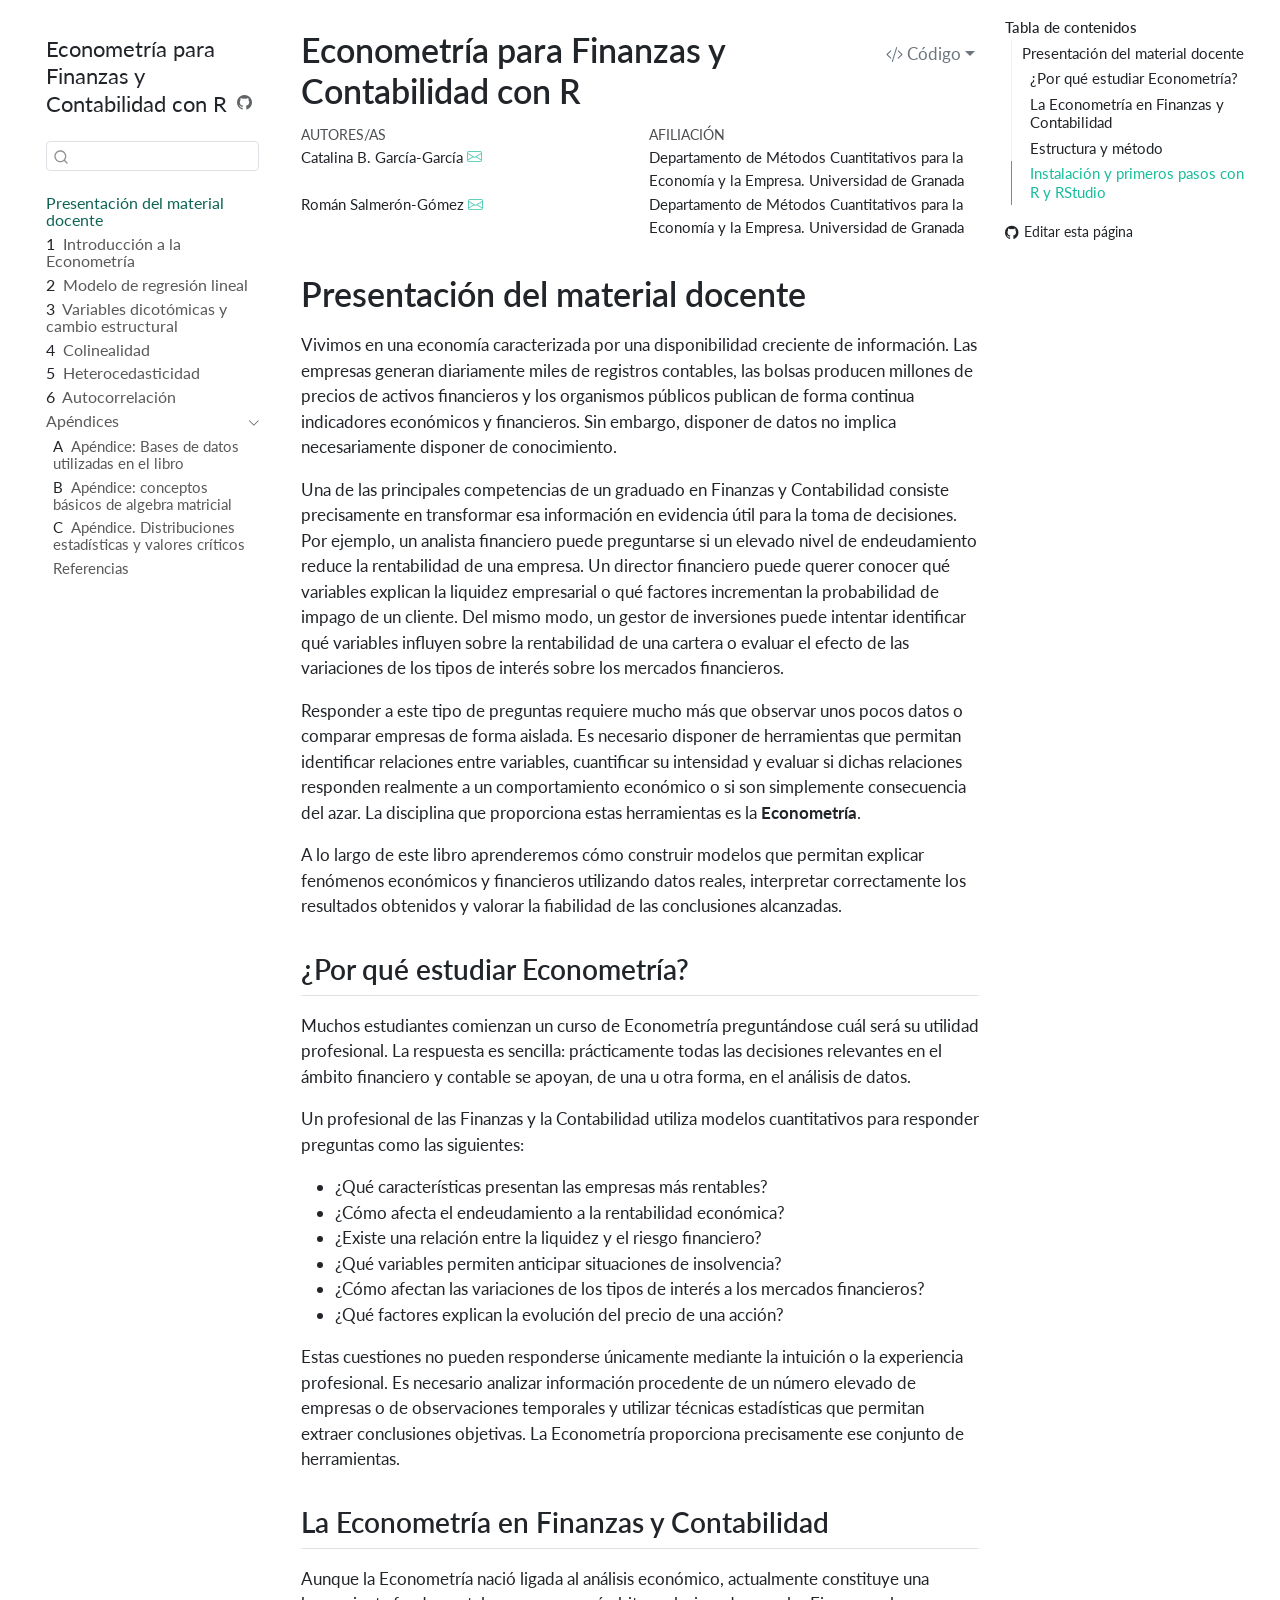
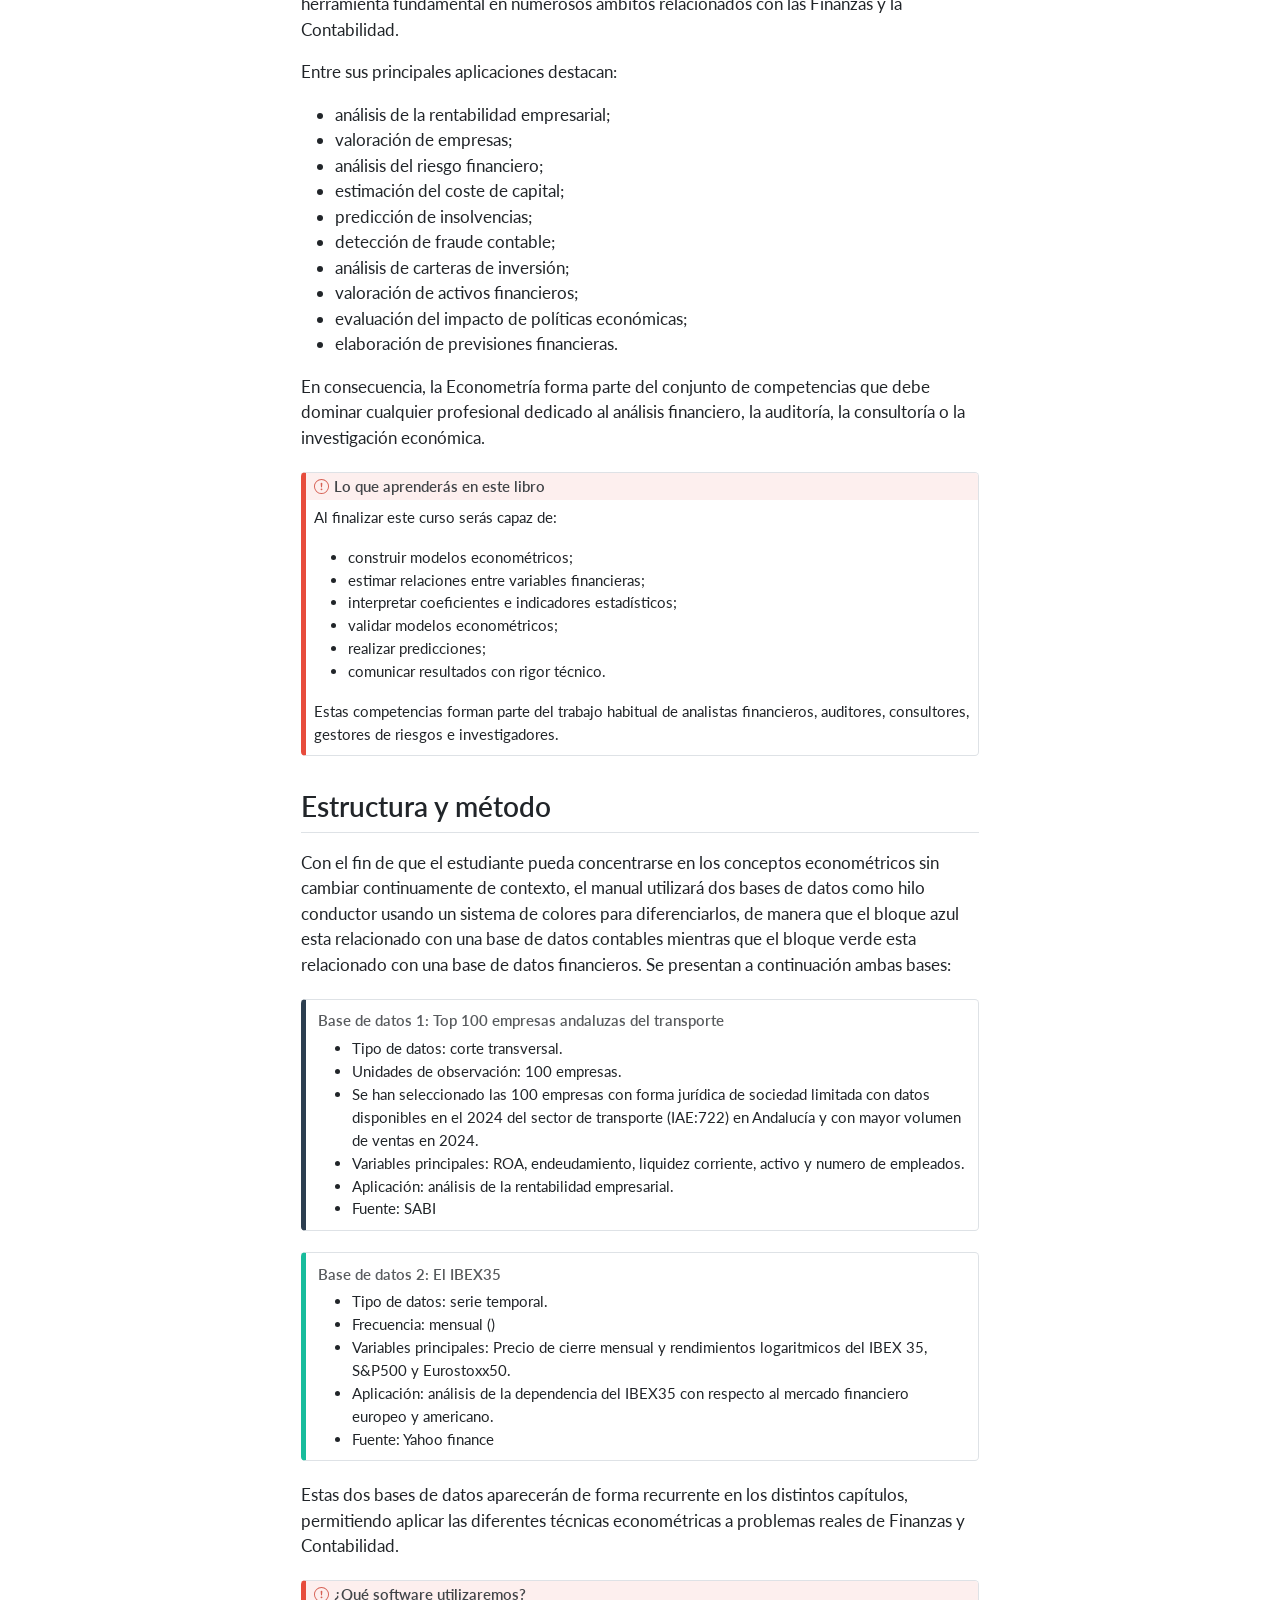
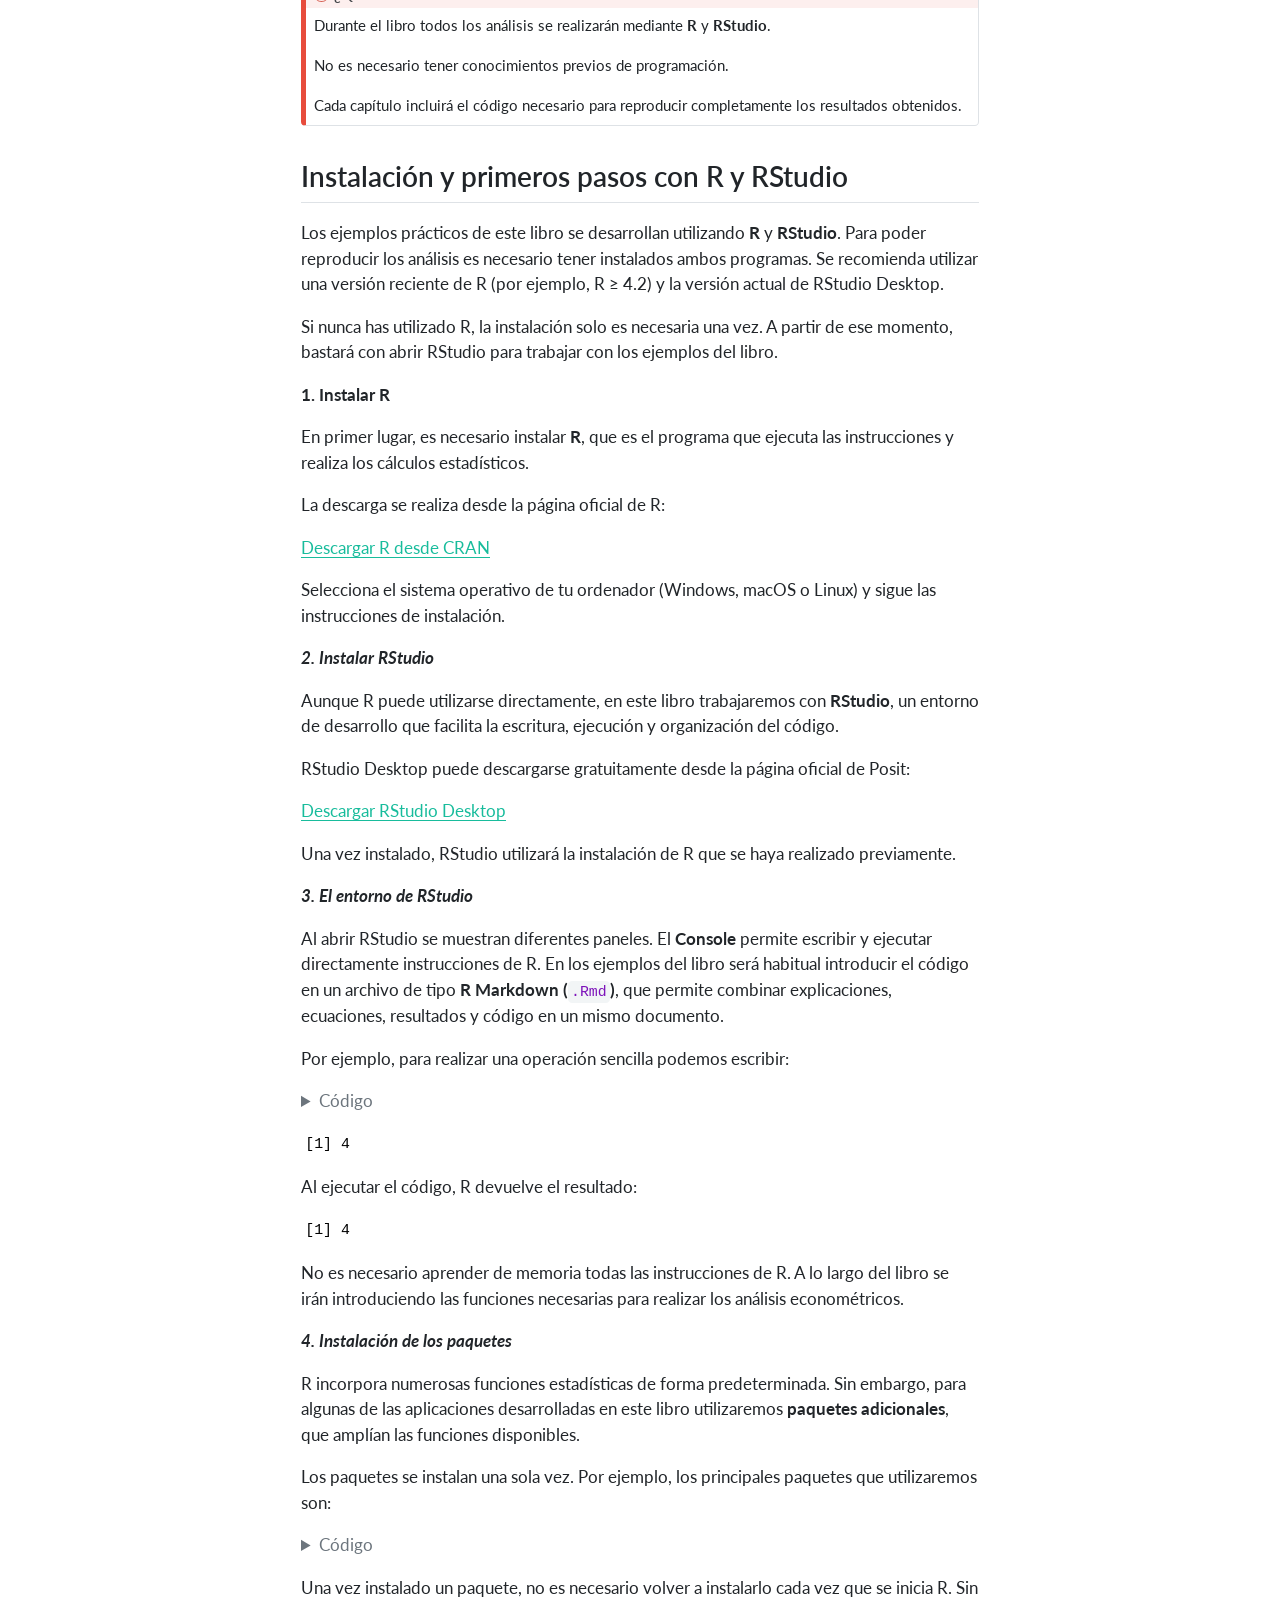
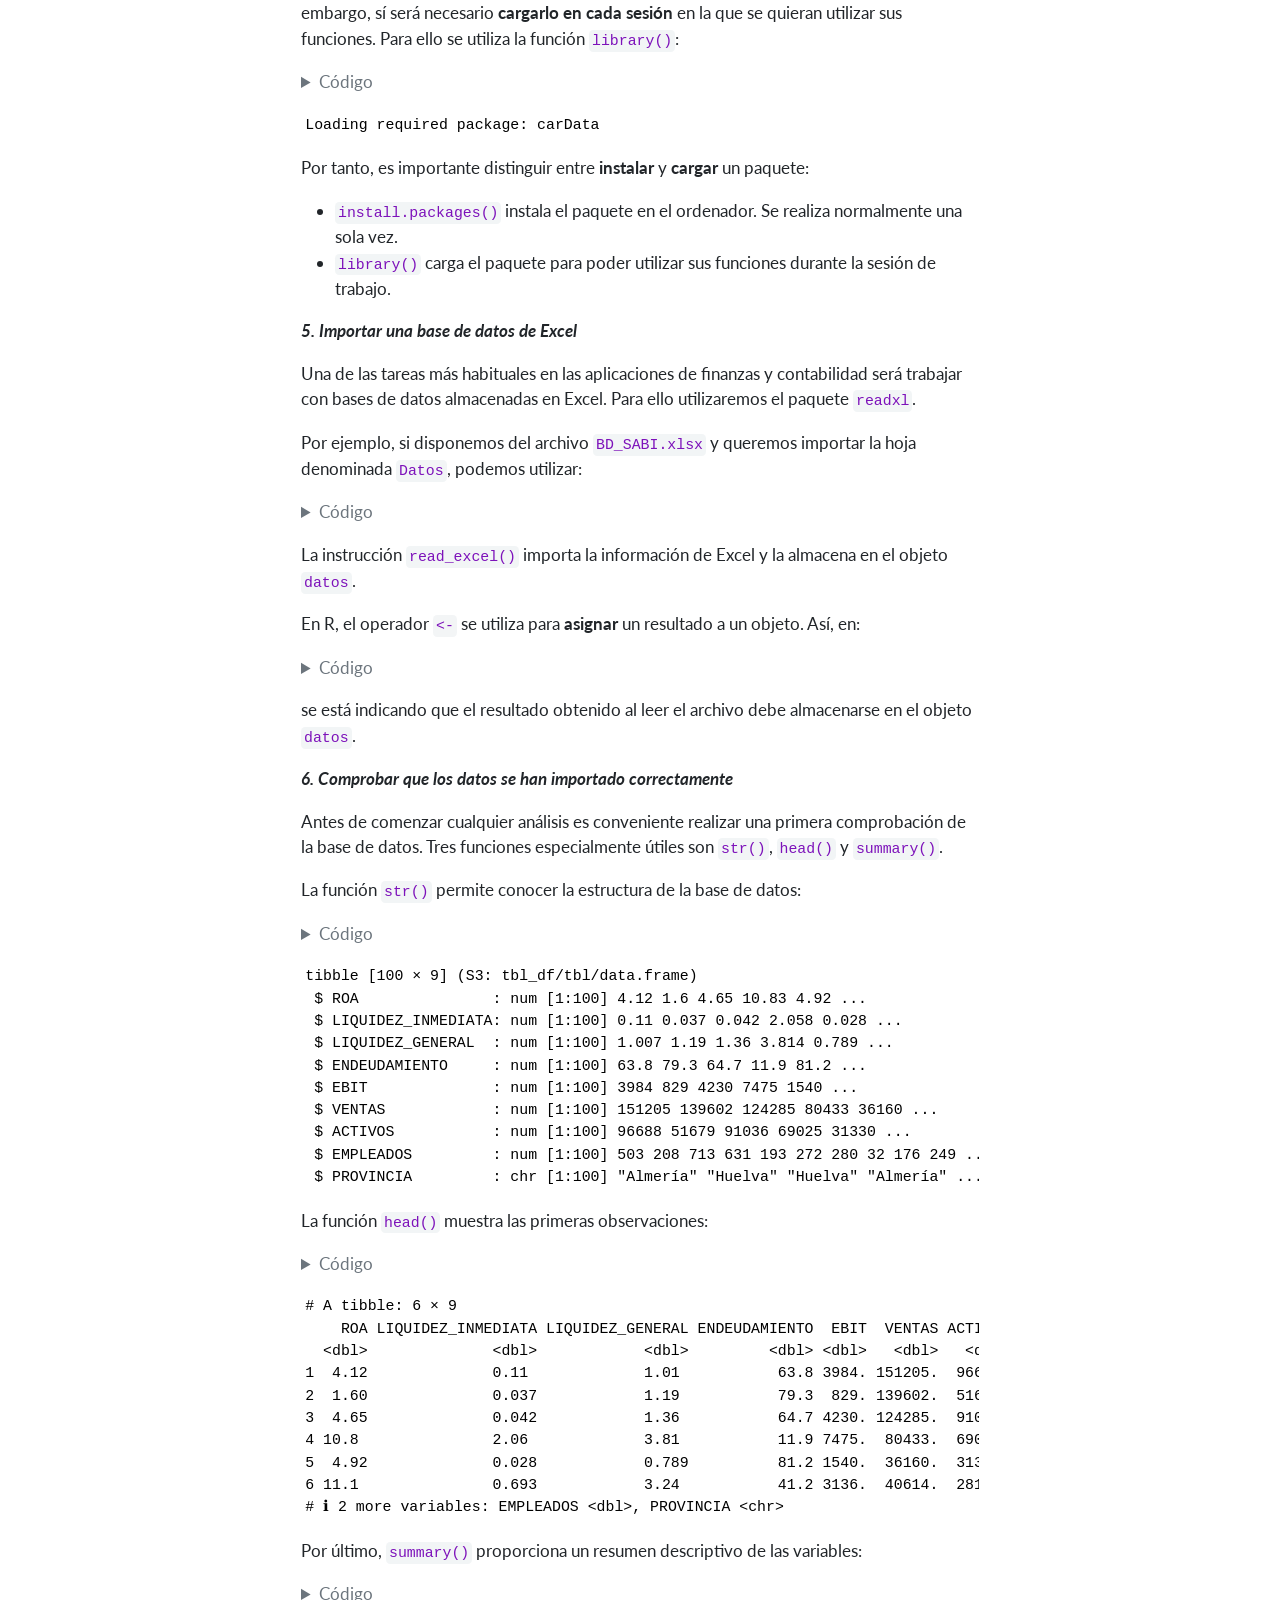
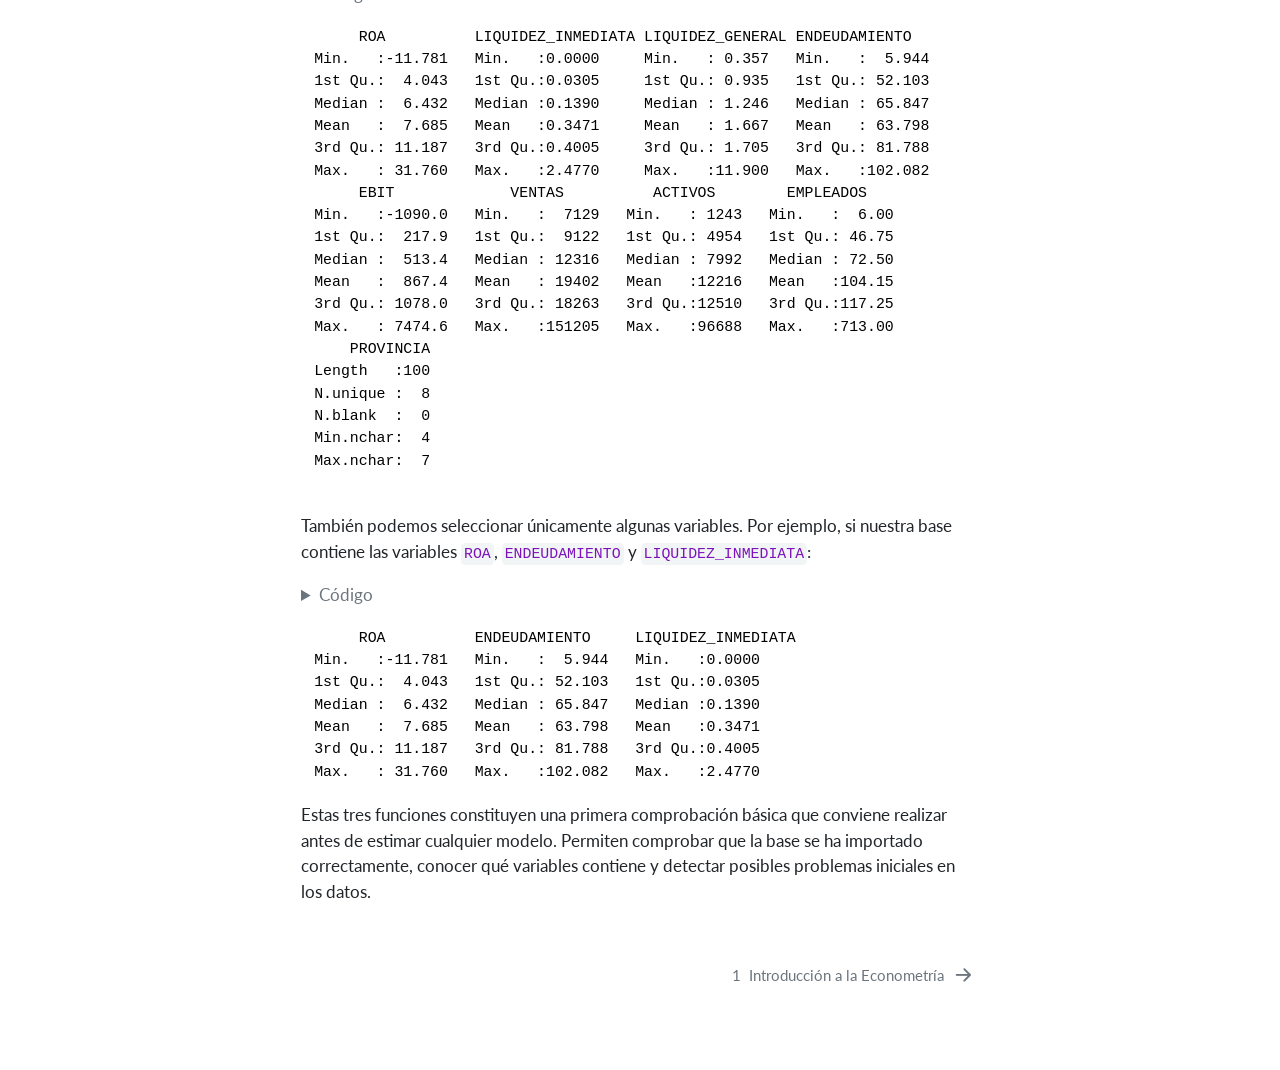
==== commit 984725dc: "Built site for gh-pages" ====
--- a/index.html
+++ b/index.html
@@ -2,11 +2,12 @@
 <html xmlns="http://www.w3.org/1999/xhtml" lang="es" xml:lang="es"><head>
 
 <meta charset="utf-8">
-<meta name="generator" content="quarto-1.10.18">
+<meta name="generator" content="quarto-1.11.9">
 
 <meta name="viewport" content="width=device-width, initial-scale=1.0, user-scalable=yes">
 
-<meta name="author" content="Catalina B. García-García y Román Salmerón-Gómez">
+<meta name="author" content="Catalina B. García-García">
+<meta name="author" content="Román Salmerón-Gómez">
 
 <title>Econometría para Finanzas y Contabilidad con R</title>
 <style>
@@ -75,14 +76,15 @@
 <link href="./chapters/01-tema1.html" rel="next">
 <script src="site_libs/quarto-html/quarto.js" type="module"></script>
 <script src="site_libs/quarto-html/tabsets/tabsets.js" type="module"></script>
+<script src="site_libs/quarto-html/scrollable-regions/scrollable-regions.js" type="module"></script>
 <script src="site_libs/quarto-html/popper.min.js"></script>
 <script src="site_libs/quarto-html/tippy.umd.min.js"></script>
 <script src="site_libs/quarto-html/anchor.min.js"></script>
 <link href="site_libs/quarto-html/tippy.css" rel="stylesheet">
-<link href="site_libs/quarto-html/quarto-syntax-highlighting-64a204ab8560d761af7679ceaba22944.css" rel="stylesheet" id="quarto-text-highlighting-styles">
+<link href="site_libs/quarto-html/quarto-syntax-highlighting-63b5708e65d6cd79cd7618c58d0c21e7.css" rel="stylesheet" id="quarto-text-highlighting-styles">
 <script src="site_libs/bootstrap/bootstrap.min.js"></script>
 <link href="site_libs/bootstrap/bootstrap-icons.css" rel="stylesheet">
-<link href="site_libs/bootstrap/bootstrap-8a0ecfc9849cba475cd369d60704c941.min.css" rel="stylesheet" append-hash="true" id="quarto-bootstrap" data-mode="light">
+<link href="site_libs/bootstrap/bootstrap-2d1f7ff00ad8d5256a73a8ae8bdc4958.min.css" rel="stylesheet" append-hash="true" id="quarto-bootstrap" data-mode="light">
 <script id="quarto-search-options" type="application/json">{
   "location": "sidebar",
   "copy-button": false,
@@ -115,17 +117,17 @@
 <link rel="stylesheet" href="style.css">
 </head>
 
-<body class="nav-sidebar floating quarto-light">
+<body class="nav-sidebar floating quarto-light"><a id="quarto-skip-link" class="visually-hidden-focusable" href="#quarto-document-content">Saltar al contenido principal</a>
 
 <div id="quarto-search-results"></div>
   <header id="quarto-header" class="headroom fixed-top">
-  <nav class="quarto-secondary-nav">
+  <nav class="quarto-secondary-nav" aria-label="Barra de herramientas">
     <div class="container-fluid d-flex">
       <button type="button" class="quarto-btn-toggle btn" data-bs-toggle="collapse" role="button" data-bs-target=".quarto-sidebar-collapse-item" aria-controls="quarto-sidebar" aria-expanded="false" aria-label="Alternar barra lateral" onclick="if (window.quartoToggleHeadroom) { window.quartoToggleHeadroom(); }">
         <i class="bi bi-layout-text-sidebar-reverse"></i>
       </button>
-        <nav class="quarto-page-breadcrumbs" aria-label="breadcrumb"><ol class="breadcrumb"><li class="breadcrumb-item"><a href="./index.html">Presentación del material docente</a></li></ol></nav>
-        <a class="flex-grow-1" role="navigation" data-bs-toggle="collapse" data-bs-target=".quarto-sidebar-collapse-item" aria-controls="quarto-sidebar" aria-expanded="false" aria-label="Alternar barra lateral" onclick="if (window.quartoToggleHeadroom) { window.quartoToggleHeadroom(); }">      
+        <nav class="quarto-page-breadcrumbs" aria-label="Hilo de Ariadna"><ol class="breadcrumb"><li class="breadcrumb-item"><a href="./index.html">Presentación del material docente</a></li></ol></nav>
+        <a class="flex-grow-1" data-bs-toggle="collapse" data-bs-target=".quarto-sidebar-collapse-item" onclick="if (window.quartoToggleHeadroom) { window.quartoToggleHeadroom(); }">      
         </a>
       <button type="button" class="btn quarto-search-button" aria-label="Buscar" onclick="window.quartoOpenSearch();">
         <i class="bi bi-search"></i>
@@ -136,7 +138,7 @@
 <!-- content -->
 <div id="quarto-content" class="quarto-container page-columns page-rows-contents page-layout-article">
 <!-- sidebar -->
-  <nav id="quarto-sidebar" class="sidebar collapse collapse-horizontal quarto-sidebar-collapse-item sidebar-navigation floating overflow-auto">
+  <nav id="quarto-sidebar" class="sidebar collapse collapse-horizontal quarto-sidebar-collapse-item sidebar-navigation floating overflow-auto" aria-label="Sitio web">
     <div class="pt-lg-2 mt-2 text-left sidebar-header">
     <div class="sidebar-title mb-0 py-0">
       <a href="./">Econometría para Finanzas y Contabilidad con R</a> 
@@ -196,13 +198,10 @@
 </li>
         <li class="sidebar-item sidebar-item-section">
       <div class="sidebar-item-container"> 
-            <a class="sidebar-item-text sidebar-link text-start" data-bs-toggle="collapse" data-bs-target="#quarto-sidebar-section-1" role="navigation" aria-expanded="true">
- <span class="menu-text">Apéndices</span></a>
-          <a class="sidebar-item-toggle text-start" data-bs-toggle="collapse" data-bs-target="#quarto-sidebar-section-1" role="navigation" aria-expanded="true" aria-label="Alternar sección">
-            <i class="bi bi-chevron-right ms-2"></i>
-          </a> 
+            <button type="button" class="sidebar-item-text sidebar-item-toggle sidebar-link text-start" data-bs-toggle="collapse" data-bs-target="#quarto-sidebar-section-1" aria-controls="quarto-sidebar-section-1" aria-expanded="true">
+ <span class="menu-text" id="quarto-sidebar-section-1-label">Apéndices</span><i class="bi bi-chevron-right" aria-hidden="true"></i></button>
       </div>
-      <ul id="quarto-sidebar-section-1" class="collapse list-unstyled sidebar-section depth1 show">  
+      <ul id="quarto-sidebar-section-1" aria-labelledby="quarto-sidebar-section-1-label" class="collapse list-unstyled sidebar-section depth1 show">  
           <li class="sidebar-item">
   <div class="sidebar-item-container"> 
   <a href="./chapters/apendice-basesdatos.html" class="sidebar-item-text sidebar-link">
@@ -235,7 +234,7 @@
 <div id="quarto-sidebar-glass" class="quarto-sidebar-collapse-item" data-bs-toggle="collapse" data-bs-target=".quarto-sidebar-collapse-item"></div>
 <!-- margin-sidebar -->
     <div id="quarto-margin-sidebar" class="sidebar margin-sidebar">
-        <nav id="TOC" role="doc-toc" class="toc-active">
+        <nav id="TOC" role="doc-toc" aria-labelledby="toc-title" class="toc-active">
     <h2 id="toc-title">Tabla de contenidos</h2>
    
   <ul>
@@ -250,7 +249,7 @@
 <div class="toc-actions"><ul><li><a href="https://github.com/cbgarciaugr/EconometriaBasica/edit/main/index.qmd" class="toc-action"><i class="bi bi-github"></i>Editar esta página</a></li></ul></div></nav>
     </div>
 <!-- main -->
-<main class="content" id="quarto-document-content">
+<main class="content" id="quarto-document-content" tabindex="-1">
 
 <header id="title-block-header" class="quarto-title-block default">
 <div class="quarto-title">
@@ -258,16 +257,31 @@
 </div>
 
 
+<div class="quarto-title-meta-author">
+  <div class="quarto-title-meta-heading">Autores/as</div>
+  <div class="quarto-title-meta-heading">Afiliación</div>
+  
+    <div class="quarto-title-meta-contents">
+    <p class="author">Catalina B. García-García <a href="mailto:cbgarcia@ugr.es" class="quarto-title-author-email"><i class="bi bi-envelope"></i></a> </p>
+  </div>
+  <div class="quarto-title-meta-contents">
+        <p class="affiliation">
+            Departamento de Métodos Cuantitativos para la Economía y la Empresa. Universidad de Granada
+          </p>
+      </div>
+    <div class="quarto-title-meta-contents">
+    <p class="author">Román Salmerón-Gómez <a href="mailto:romansg@ugr.es" class="quarto-title-author-email"><i class="bi bi-envelope"></i></a> </p>
+  </div>
+  <div class="quarto-title-meta-contents">
+        <p class="affiliation">
+            Departamento de Métodos Cuantitativos para la Economía y la Empresa. Universidad de Granada
+          </p>
+      </div>
+  </div>
 
 <div class="quarto-title-meta">
 
-    <div>
-    <div class="quarto-title-meta-heading">Autor/a</div>
-    <div class="quarto-title-meta-contents">
-             <p>Catalina B. García-García y Román Salmerón-Gómez </p>
-          </div>
-  </div>
-    
+      
   
     
   </div>
@@ -314,7 +328,7 @@
 <li>elaboración de previsiones financieras.</li>
 </ul>
 <p>En consecuencia, la Econometría forma parte del conjunto de competencias que debe dominar cualquier profesional dedicado al análisis financiero, la auditoría, la consultoría o la investigación económica.</p>
-<div class="callout callout-style-default callout-important callout-titled" title="Lo que aprenderás en este libro">
+<div class="callout callout-style-default callout-important callout-titled">
 <div class="callout-header d-flex align-content-center">
 <div class="callout-icon-container">
 <i class="callout-icon"></i>
@@ -340,7 +354,7 @@
 <section id="estructura-y-método" class="level2 unnumbered">
 <h2 class="unnumbered anchored" data-anchor-id="estructura-y-método">Estructura y método</h2>
 <p>Con el fin de que el estudiante pueda concentrarse en los conceptos econométricos sin cambiar continuamente de contexto, el manual utilizará dos bases de datos como hilo conductor usando un sistema de colores para diferenciarlos, de manera que el bloque azul esta relacionado con una base de datos contables mientras que el bloque verde esta relacionado con una base de datos financieros. Se presentan a continuación ambas bases:</p>
-<div class="callout callout-style-simple callout-note no-icon callout-titled" title="Base de datos 1: Top 100 empresas andaluzas del transporte">
+<div class="callout callout-style-simple callout-note no-icon callout-titled">
 <div class="callout-header d-flex align-content-center">
 <div class="callout-icon-container">
 <i class="callout-icon no-icon"></i>
@@ -360,7 +374,7 @@
 </ul>
 </div>
 </div>
-<div class="callout callout-style-simple callout-tip no-icon callout-titled" title="Base de datos 2: El IBEX35">
+<div class="callout callout-style-simple callout-tip no-icon callout-titled">
 <div class="callout-header d-flex align-content-center">
 <div class="callout-icon-container">
 <i class="callout-icon no-icon"></i>
@@ -380,7 +394,7 @@
 </div>
 </div>
 <p>Estas dos bases de datos aparecerán de forma recurrente en los distintos capítulos, permitiendo aplicar las diferentes técnicas econométricas a problemas reales de Finanzas y Contabilidad.</p>
-<div class="callout callout-style-default callout-important callout-titled" title="¿Qué software utilizaremos?">
+<div class="callout callout-style-default callout-important callout-titled">
 <div class="callout-header d-flex align-content-center">
 <div class="callout-icon-container">
 <i class="callout-icon"></i>
@@ -705,7 +719,8 @@
           return filterRegex.test(href) || localhostRegex.test(href) || mailtoRegex.test(href);
       }
       // Inspect non-navigation links and adorn them if external
-     var links = window.document.querySelectorAll('a[href]:not(.nav-link):not(.navbar-brand):not(.toc-action):not(.sidebar-link):not(.sidebar-item-toggle):not(.pagination-link):not(.no-external):not([aria-hidden]):not(.dropdown-item):not(.quarto-navigation-tool):not(.about-link)');
+      window.quartoDecorateExternalLinks = function (root) {
+     var links = (root || window.document).querySelectorAll('a[href]:not(.nav-link):not(.navbar-brand):not(.toc-action):not(.sidebar-link):not(.sidebar-item-toggle):not(.pagination-link):not(.no-external):not([aria-hidden]):not(.dropdown-item):not(.quarto-navigation-tool):not(.about-link)');
       for (var i=0; i<links.length; i++) {
         const link = links[i];
         if (!isInternal(link.href)) {
@@ -714,8 +729,69 @@
           if (link.dataset.originalHref !== undefined) {
             link.href = link.dataset.originalHref;
           }
+          if (!link.classList.contains('no-external-icon')) {
+          }
         }
       }
+      };
+      window.quartoDecorateExternalLinks(window.document);
+    // Esc closes the popup (WCAG 1.4.13) and focus leaving both trigger and
+    // popup closes it (WCAG 2.4.11); tippy handles neither for interactive popups.
+    const hideOnEscAndFocusOut = {
+      name: 'hideOnEscAndFocusOut',
+      defaultValue: true,
+      fn(instance) {
+        const dismiss = () => {
+          // A show scheduled by the trigger delay would otherwise reopen it
+          instance.clearDelayTimeouts();
+          instance.hide();
+        };
+        const onKeyDown = (event) => {
+          if (event.key !== 'Escape') {
+            return;
+          }
+          // Keep Esc from also reaching page handlers (e.g. reveal.js overview),
+          // except an open reveal.js slide menu, which Esc should close too.
+          // The menu handles keys only when its keyboard option is on.
+          const menuHandlesEsc = window.Reveal?.getPlugin?.('menu')?.isOpen() &&
+            window.Reveal.getConfig().menu?.keyboard !== false;
+          if (!menuHandlesEsc) {
+            event.stopPropagation();
+          }
+          if (instance.popper.contains(window.document.activeElement)) {
+            // Disabled while refocusing so the focus trigger does not reopen it
+            instance.disable();
+            instance.reference.focus();
+            instance.enable();
+          }
+          dismiss();
+        };
+        const onFocusOut = (event) => {
+          const target = event.relatedTarget;
+          if (target && !instance.reference.contains(target) &&
+              !instance.popper.contains(target)) {
+            dismiss();
+          }
+        };
+        // On the trigger too: a click trigger (code-annotations: select) has no
+        // blur handling. Attached for the instance's lifetime so leaving the
+        // trigger also cancels a show still pending on the trigger delay.
+        instance.reference.addEventListener('focusout', onFocusOut);
+        return {
+          onShow() {
+            window.document.addEventListener('keydown', onKeyDown, true);
+            instance.popper.addEventListener('focusout', onFocusOut);
+          },
+          onHide() {
+            window.document.removeEventListener('keydown', onKeyDown, true);
+            instance.popper.removeEventListener('focusout', onFocusOut);
+          },
+          onDestroy() {
+            instance.reference.removeEventListener('focusout', onFocusOut);
+          },
+        };
+      },
+    };
     function tippyHover(el, contentFn, onTriggerFn, onUntriggerFn) {
       const config = {
         allowHTML: true,
@@ -729,6 +805,7 @@
         interactiveBorder: 10,
         theme: 'quarto',
         placement: 'bottom-start',
+        plugins: [hideOnEscAndFocusOut],
       };
       if (contentFn) {
         config.content = contentFn;
@@ -891,44 +968,54 @@
           const lineIds = lines.map((line) => {
             return targetCell + "-" + line;
           })
-          let top = null;
-          let height = null;
-          let parent = null;
+          // Each band is positioned against its own containing block, which is
+          // not the offsetParent of the lines, so place it from client rects.
+          const placeBand = (band, firstEl, lastEl, codeBlock) => {
+            const container = band.offsetParent;
+            if (container === null) {
+              return;
+            }
+            const containerRect = container.getBoundingClientRect();
+            // Reveal.js scales slides with a transform, so convert client
+            // pixels back to the CSS pixels of the container.
+            const scale = containerRect.height / container.offsetHeight || 1;
+            const firstRect = firstEl.getBoundingClientRect();
+            const lastRect = lastEl.getBoundingClientRect();
+            const top = (firstRect.top - containerRect.top) / scale - container.clientTop + container.scrollTop;
+            const height = (lastRect.bottom - firstRect.top) / scale;
+            band.style.top = top - 2 + "px";
+            band.style.height = height + 4 + "px";
+            if (codeBlock) {
+              // Without the copy button wrapper, the containing block is wider
+              // than the code block, so span the code block explicitly.
+              const blockRect = codeBlock.getBoundingClientRect();
+              band.style.left = (blockRect.left - containerRect.left) / scale - container.clientLeft + container.scrollLeft + "px";
+              band.style.width = blockRect.width / scale + "px";
+            }
+          };
           if (lineIds.length > 0) {
-              //compute the position of the single el (top and bottom and make a div)
-              const el = window.document.getElementById(lineIds[0]);
-              top = el.offsetTop;
-              height = el.offsetHeight;
-              parent = el.parentElement.parentElement;
-            if (lineIds.length > 1) {
-              const lastEl = window.document.getElementById(lineIds[lineIds.length - 1]);
-              const bottom = lastEl.offsetTop + lastEl.offsetHeight;
-              height = bottom - top;
+            const el = window.document.getElementById(lineIds[0]);
+            const lastEl = window.document.getElementById(lineIds[lineIds.length - 1]);
+            const parent = el.parentElement.parentElement;
+            // cook up a div (if necessary) and position it
+            let div = window.document.getElementById("code-annotation-line-highlight");
+            if (div === null) {
+              div = window.document.createElement("div");
+              div.setAttribute("id", "code-annotation-line-highlight");
+              div.style.position = 'absolute';
+              parent.appendChild(div);
             }
-            if (top !== null && height !== null && parent !== null) {
-              // cook up a div (if necessary) and position it 
-              let div = window.document.getElementById("code-annotation-line-highlight");
-              if (div === null) {
-                div = window.document.createElement("div");
-                div.setAttribute("id", "code-annotation-line-highlight");
-                div.style.position = 'absolute';
-                parent.appendChild(div);
-              }
-              div.style.top = top - 2 + "px";
-              div.style.height = height + 4 + "px";
-              div.style.left = 0;
-              let gutterDiv = window.document.getElementById("code-annotation-line-highlight-gutter");
-              if (gutterDiv === null) {
-                gutterDiv = window.document.createElement("div");
-                gutterDiv.setAttribute("id", "code-annotation-line-highlight-gutter");
-                gutterDiv.style.position = 'absolute';
-                const codeCell = window.document.getElementById(targetCell);
-                const gutter = codeCell.querySelector('.code-annotation-gutter');
-                gutter.appendChild(gutterDiv);
-              }
-              gutterDiv.style.top = top - 2 + "px";
-              gutterDiv.style.height = height + 4 + "px";
+            placeBand(div, el, lastEl, parent.closest("div.sourceCode") || parent);
+            let gutterDiv = window.document.getElementById("code-annotation-line-highlight-gutter");
+            if (gutterDiv === null) {
+              gutterDiv = window.document.createElement("div");
+              gutterDiv.setAttribute("id", "code-annotation-line-highlight-gutter");
+              gutterDiv.style.position = 'absolute';
+              const codeCell = window.document.getElementById(targetCell);
+              const gutter = codeCell.querySelector('.code-annotation-gutter');
+              gutter.appendChild(gutterDiv);
             }
+            placeBand(gutterDiv, el, lastEl);
             selectedAnnoteEl = annoteEl;
           }
         };
@@ -1027,7 +1114,10 @@
     }
   });
   </script>
-<nav class="page-navigation">
+  <script type="application/javascript">
+  window.quartoScrollableRegionsLabels = {"code":"Código desplazable","output":"Salida desplazable"};
+  </script>
+<nav class="page-navigation" aria-label="Página">
   <div class="nav-page nav-page-previous">
   </div>
   <div class="nav-page nav-page-next">
--- a/site_libs/quarto-html/quarto-syntax-highlighting-63b5708e65d6cd79cd7618c58d0c21e7.css
+++ b/site_libs/quarto-html/quarto-syntax-highlighting-63b5708e65d6cd79cd7618c58d0c21e7.css
@@ -0,0 +1,236 @@
+/* quarto syntax highlight colors */
+:root {
+  --quarto-hl-ot-color: #003B4F;
+  --quarto-hl-at-color: #657422;
+  --quarto-hl-ss-color: #20794D;
+  --quarto-hl-an-color: #5E5E5E;
+  --quarto-hl-fu-color: #4758AB;
+  --quarto-hl-st-color: #20794D;
+  --quarto-hl-cf-color: #003B4F;
+  --quarto-hl-op-color: #5E5E5E;
+  --quarto-hl-er-color: #AD0000;
+  --quarto-hl-bn-color: #AD0000;
+  --quarto-hl-al-color: #AD0000;
+  --quarto-hl-va-color: #111111;
+  --quarto-hl-bu-color: inherit;
+  --quarto-hl-ex-color: inherit;
+  --quarto-hl-pp-color: #AD0000;
+  --quarto-hl-in-color: #5E5E5E;
+  --quarto-hl-vs-color: #20794D;
+  --quarto-hl-wa-color: #5E5E5E;
+  --quarto-hl-do-color: #5E5E5E;
+  --quarto-hl-im-color: #00769E;
+  --quarto-hl-ch-color: #20794D;
+  --quarto-hl-dt-color: #AD0000;
+  --quarto-hl-fl-color: #AD0000;
+  --quarto-hl-co-color: #5E5E5E;
+  --quarto-hl-cv-color: #5E5E5E;
+  --quarto-hl-cn-color: #8f5902;
+  --quarto-hl-sc-color: #5E5E5E;
+  --quarto-hl-dv-color: #AD0000;
+  --quarto-hl-kw-color: #003B4F;
+}
+
+/* other quarto variables */
+:root {
+  --quarto-font-monospace: SFMono-Regular, Menlo, Monaco, Consolas, "Liberation Mono", "Courier New", monospace;
+}
+
+/* syntax highlight based on Pandoc's rules */
+pre > code.sourceCode > span {
+  color: #003B4F;
+}
+
+code.sourceCode > span {
+  color: #003B4F;
+}
+
+div.sourceCode,
+div.sourceCode pre.sourceCode {
+  color: #003B4F;
+}
+
+/* Normal */
+code span {
+  color: #003B4F;
+}
+
+/* Alert */
+code span.al {
+  color: #AD0000;
+  font-style: inherit;
+}
+
+/* Annotation */
+code span.an {
+  color: #5E5E5E;
+  font-style: inherit;
+}
+
+/* Attribute */
+code span.at {
+  color: #657422;
+  font-style: inherit;
+}
+
+/* BaseN */
+code span.bn {
+  color: #AD0000;
+  font-style: inherit;
+}
+
+/* BuiltIn */
+code span.bu {
+  font-style: inherit;
+}
+
+/* ControlFlow */
+code span.cf {
+  color: #003B4F;
+  font-weight: bold;
+  font-style: inherit;
+}
+
+/* Char */
+code span.ch {
+  color: #20794D;
+  font-style: inherit;
+}
+
+/* Constant */
+code span.cn {
+  color: #8f5902;
+  font-style: inherit;
+}
+
+/* Comment */
+code span.co {
+  color: #5E5E5E;
+  font-style: inherit;
+}
+
+/* CommentVar */
+code span.cv {
+  color: #5E5E5E;
+  font-style: italic;
+}
+
+/* Documentation */
+code span.do {
+  color: #5E5E5E;
+  font-style: italic;
+}
+
+/* DataType */
+code span.dt {
+  color: #AD0000;
+  font-style: inherit;
+}
+
+/* DecVal */
+code span.dv {
+  color: #AD0000;
+  font-style: inherit;
+}
+
+/* Error */
+code span.er {
+  color: #AD0000;
+  font-style: inherit;
+}
+
+/* Extension */
+code span.ex {
+  font-style: inherit;
+}
+
+/* Float */
+code span.fl {
+  color: #AD0000;
+  font-style: inherit;
+}
+
+/* Function */
+code span.fu {
+  color: #4758AB;
+  font-style: inherit;
+}
+
+/* Import */
+code span.im {
+  color: #00769E;
+  font-style: inherit;
+}
+
+/* Information */
+code span.in {
+  color: #5E5E5E;
+  font-style: inherit;
+}
+
+/* Keyword */
+code span.kw {
+  color: #003B4F;
+  font-weight: bold;
+  font-style: inherit;
+}
+
+/* Operator */
+code span.op {
+  color: #5E5E5E;
+  font-style: inherit;
+}
+
+/* Other */
+code span.ot {
+  color: #003B4F;
+  font-style: inherit;
+}
+
+/* Preprocessor */
+code span.pp {
+  color: #AD0000;
+  font-style: inherit;
+}
+
+/* SpecialChar */
+code span.sc {
+  color: #5E5E5E;
+  font-style: inherit;
+}
+
+/* SpecialString */
+code span.ss {
+  color: #20794D;
+  font-style: inherit;
+}
+
+/* String */
+code span.st {
+  color: #20794D;
+  font-style: inherit;
+}
+
+/* Variable */
+code span.va {
+  color: #111111;
+  font-style: inherit;
+}
+
+/* VerbatimString */
+code span.vs {
+  color: #20794D;
+  font-style: inherit;
+}
+
+/* Warning */
+code span.wa {
+  color: #5E5E5E;
+  font-style: italic;
+}
+
+.prevent-inlining {
+  content: "</";
+}
+
+/*# sourceMappingURL=054cc16b9e9817627be6994582d2ffb5.css.map */
